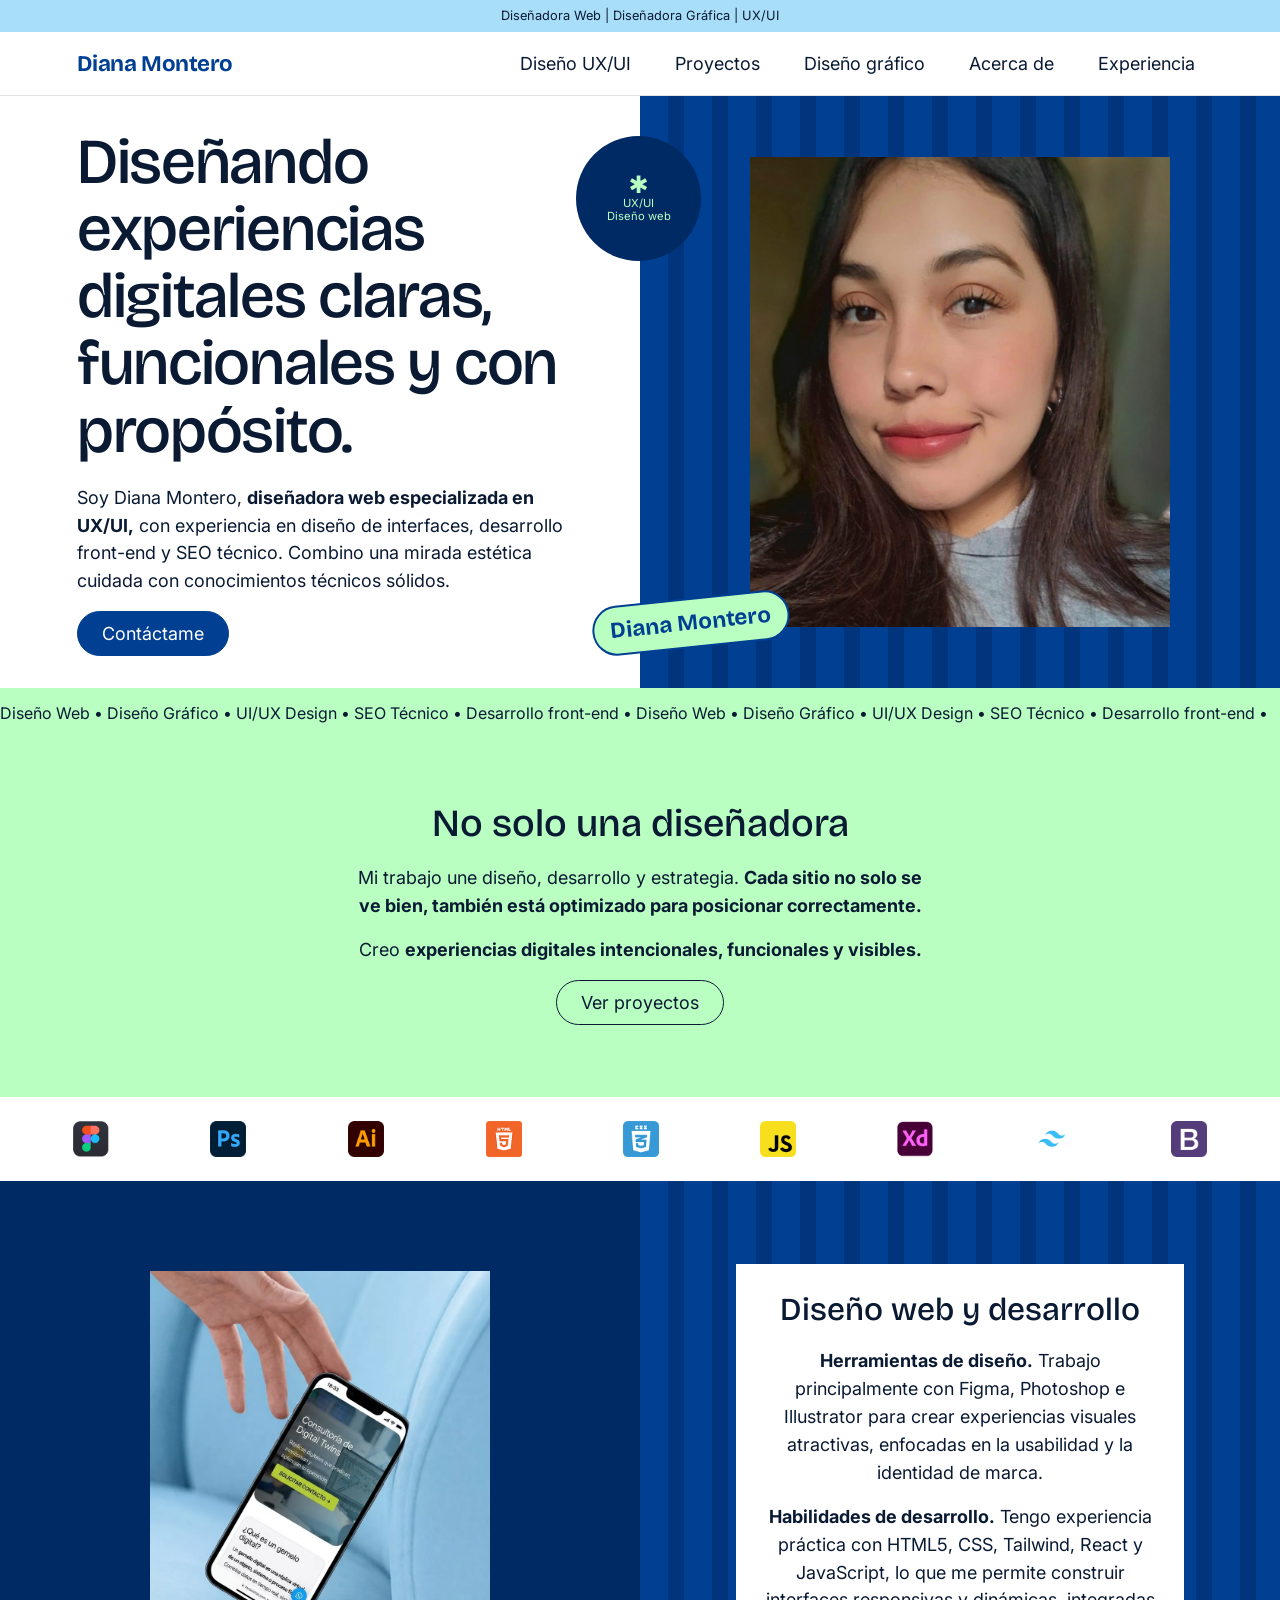
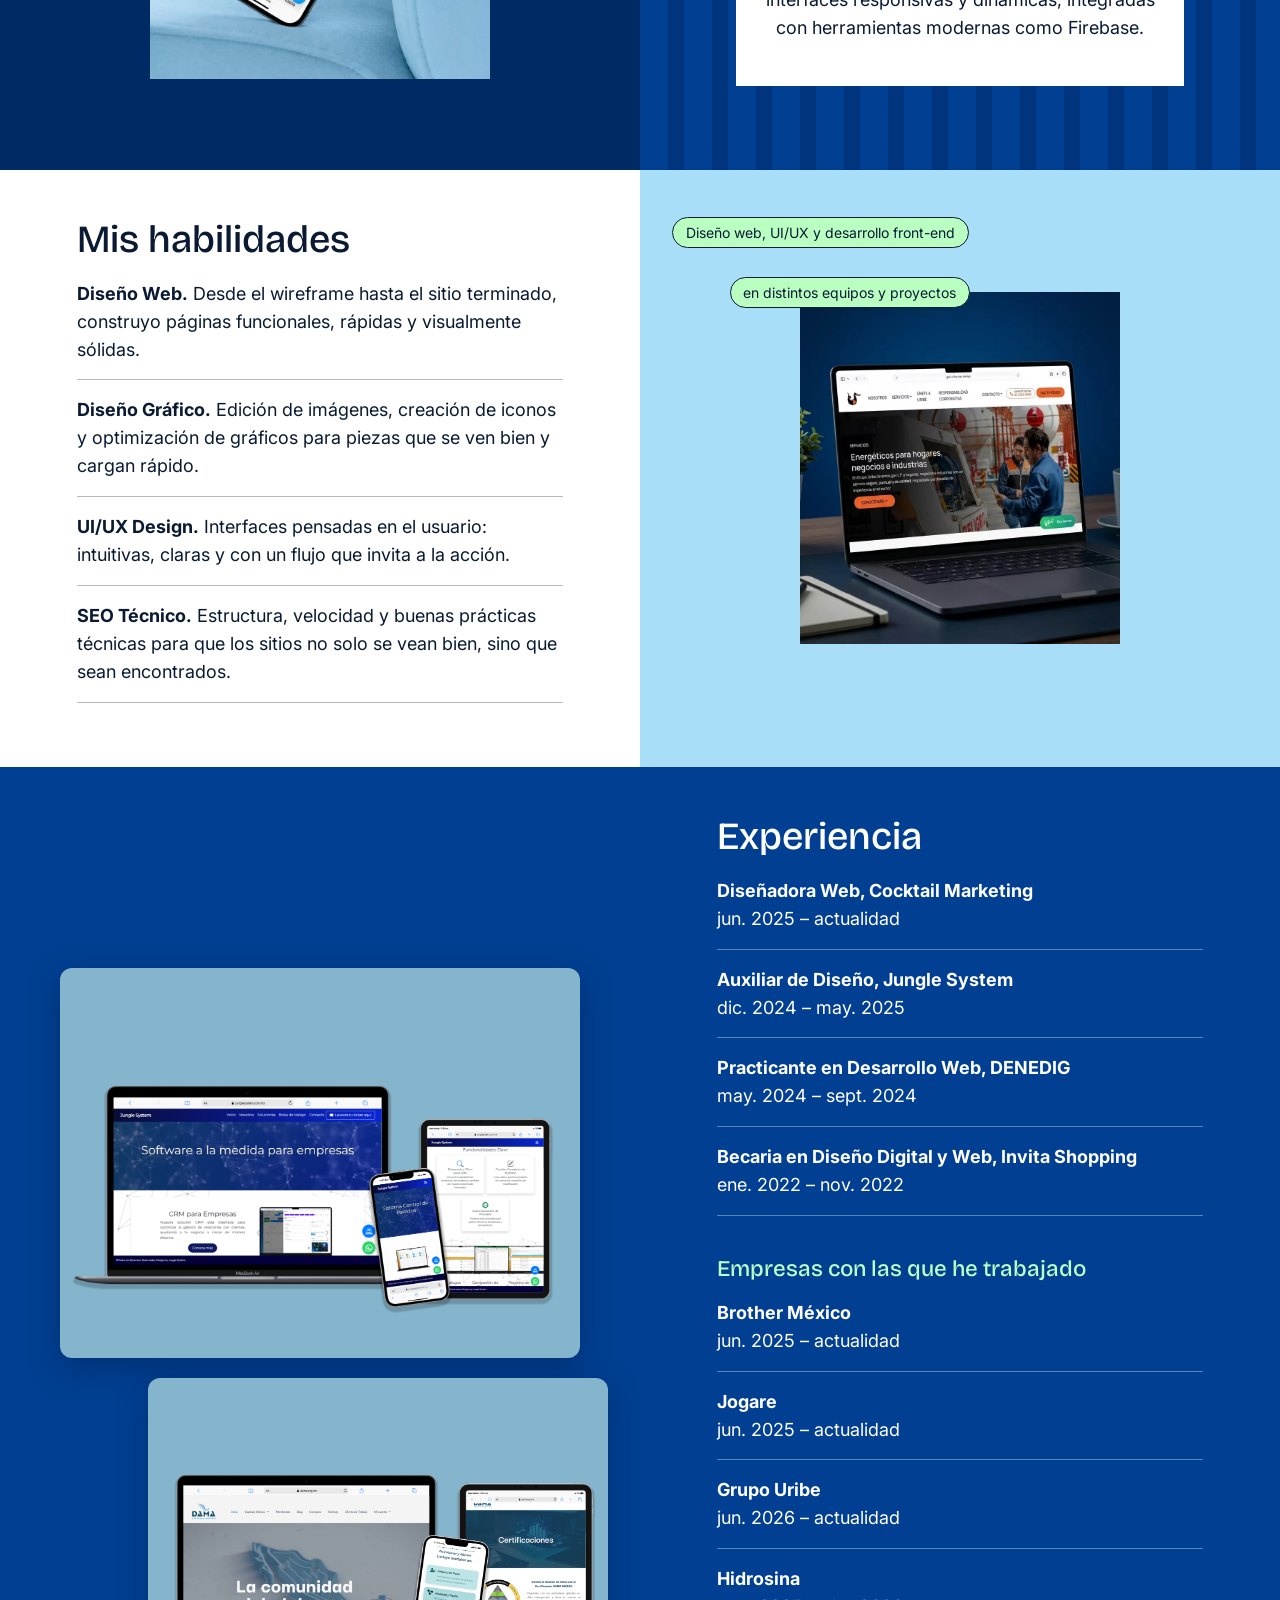
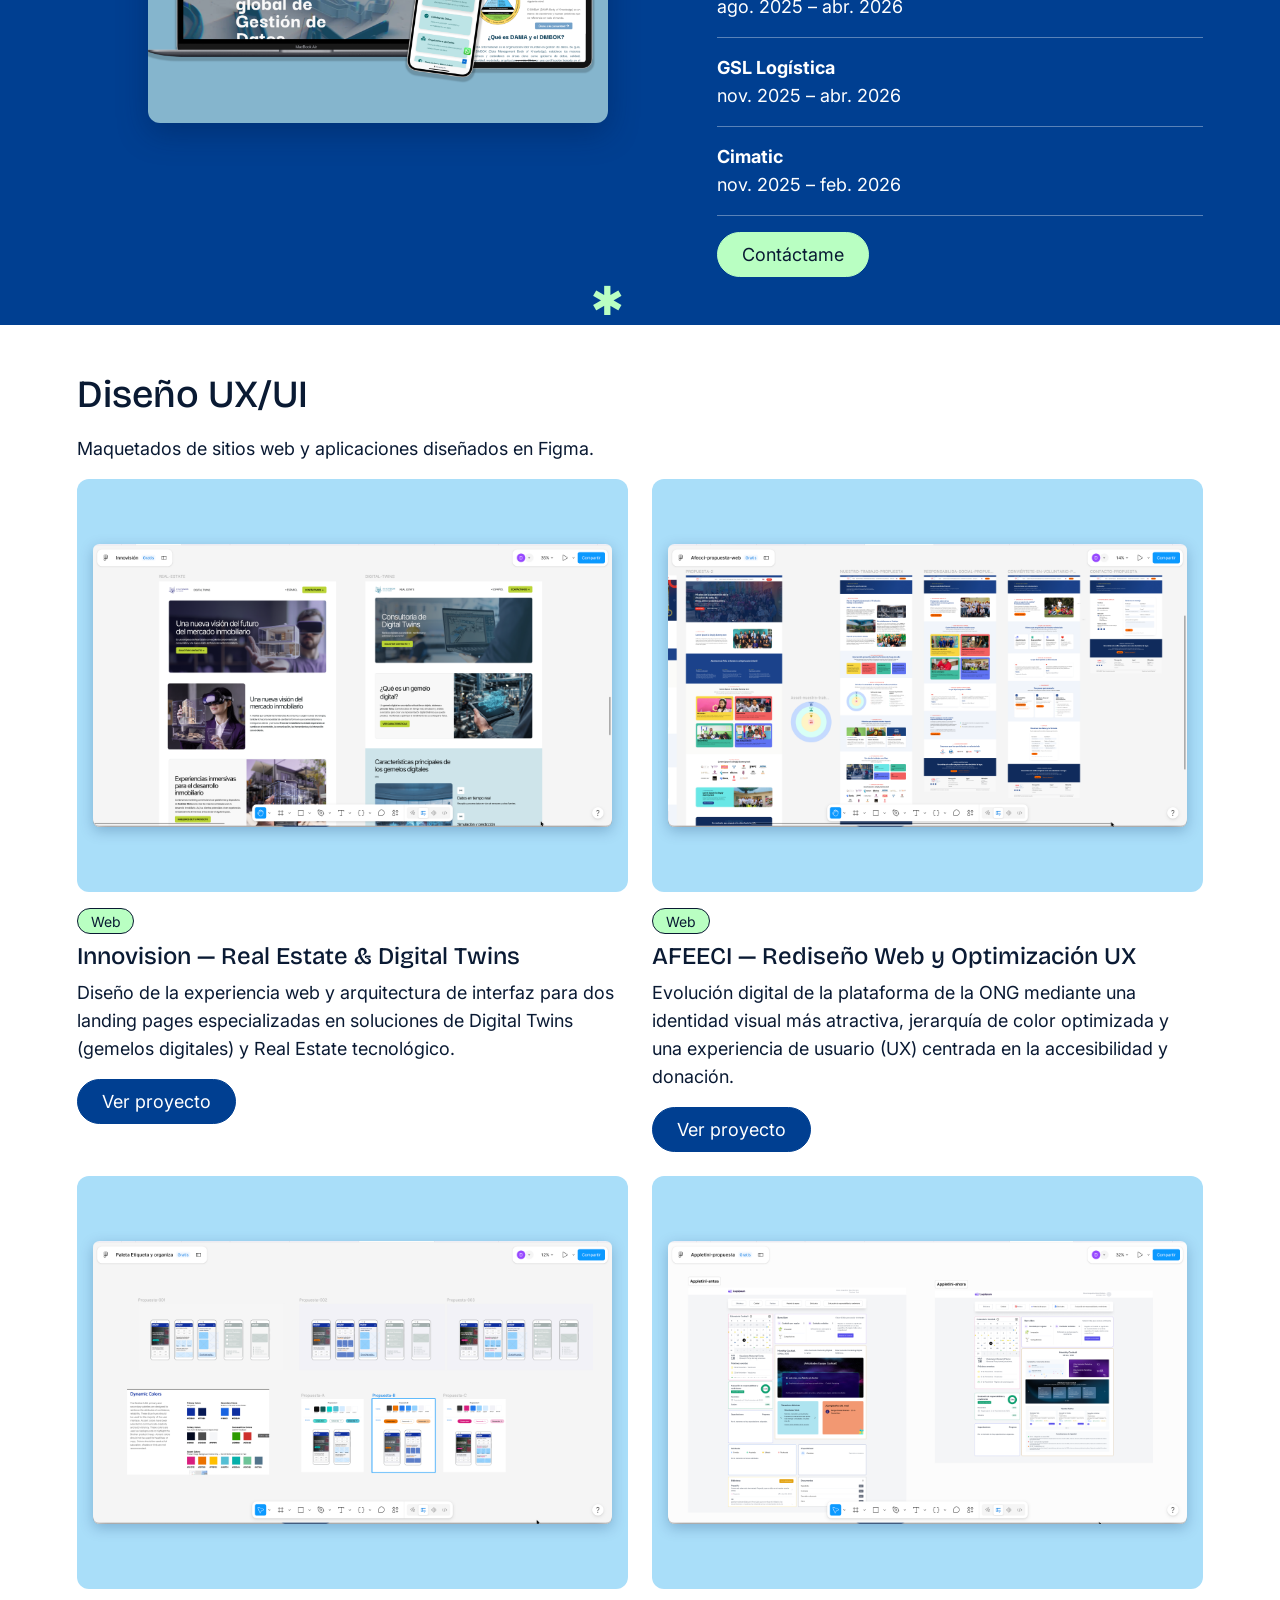
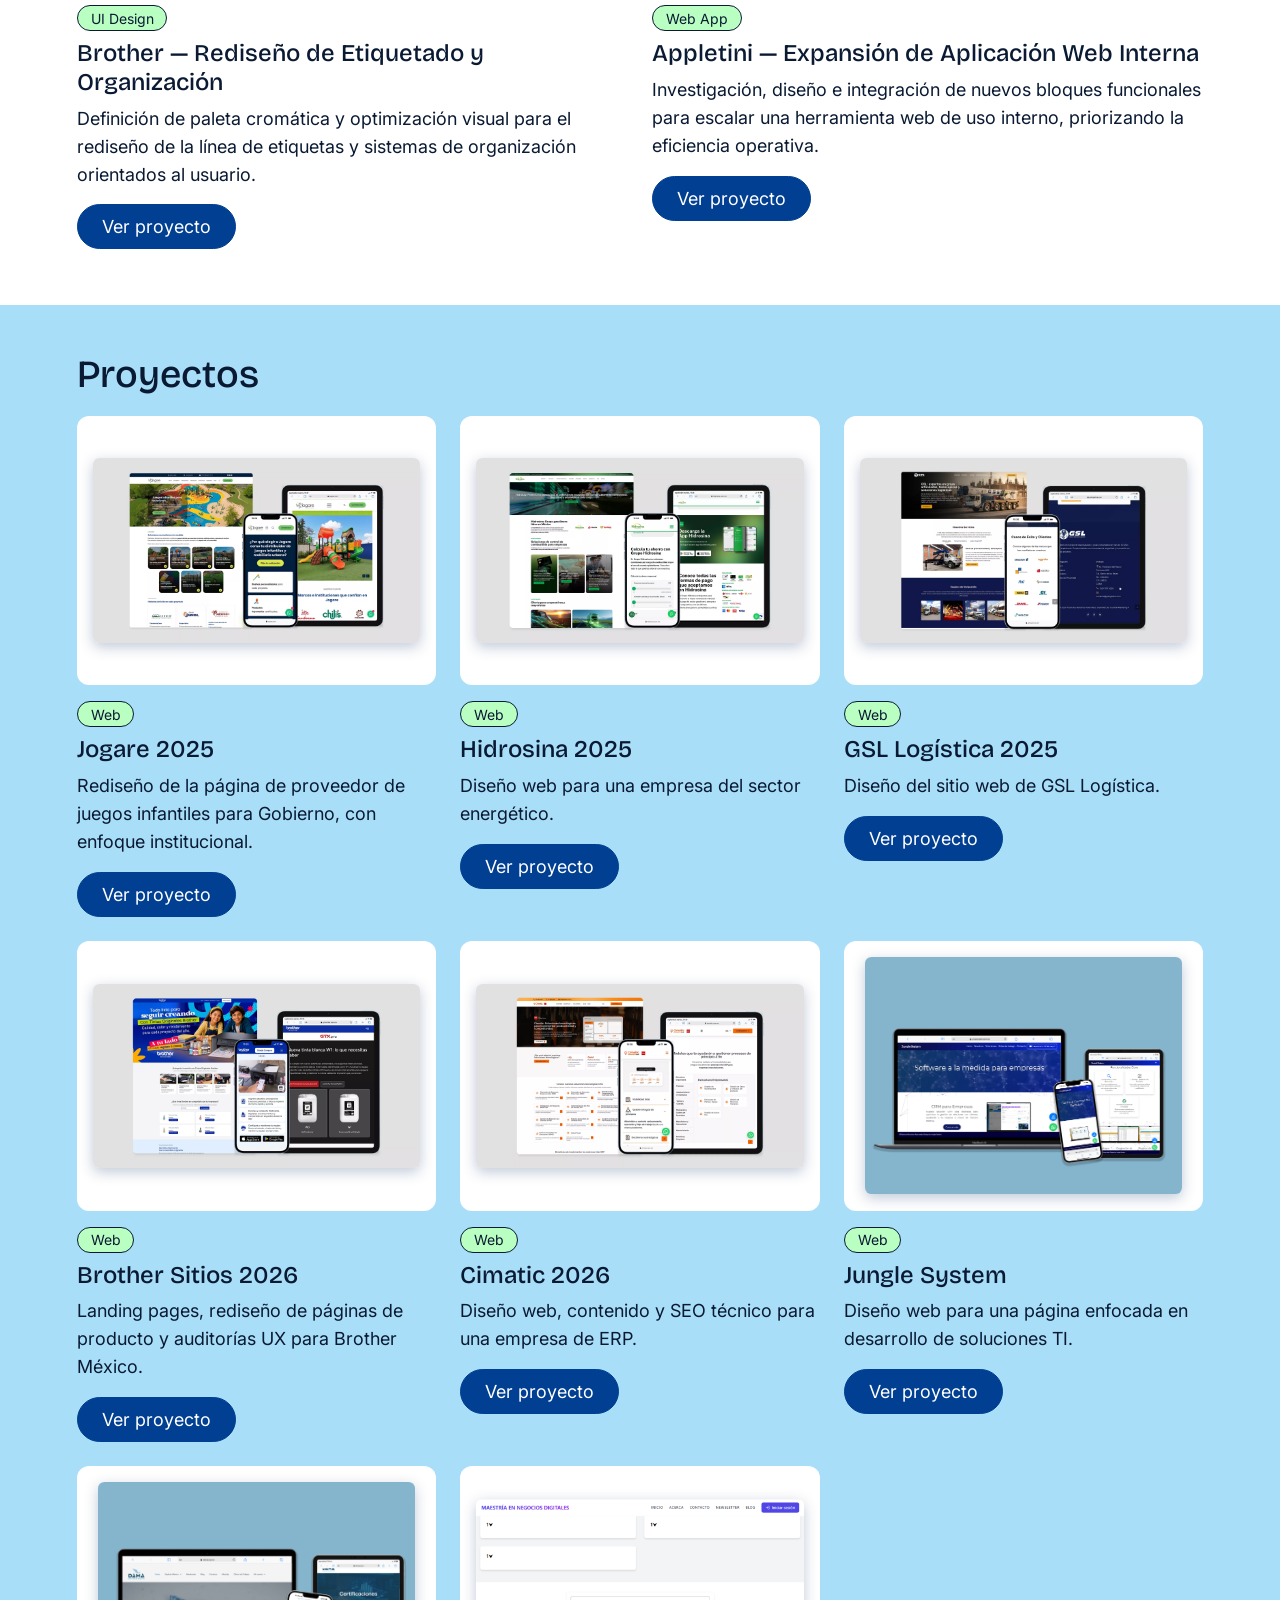
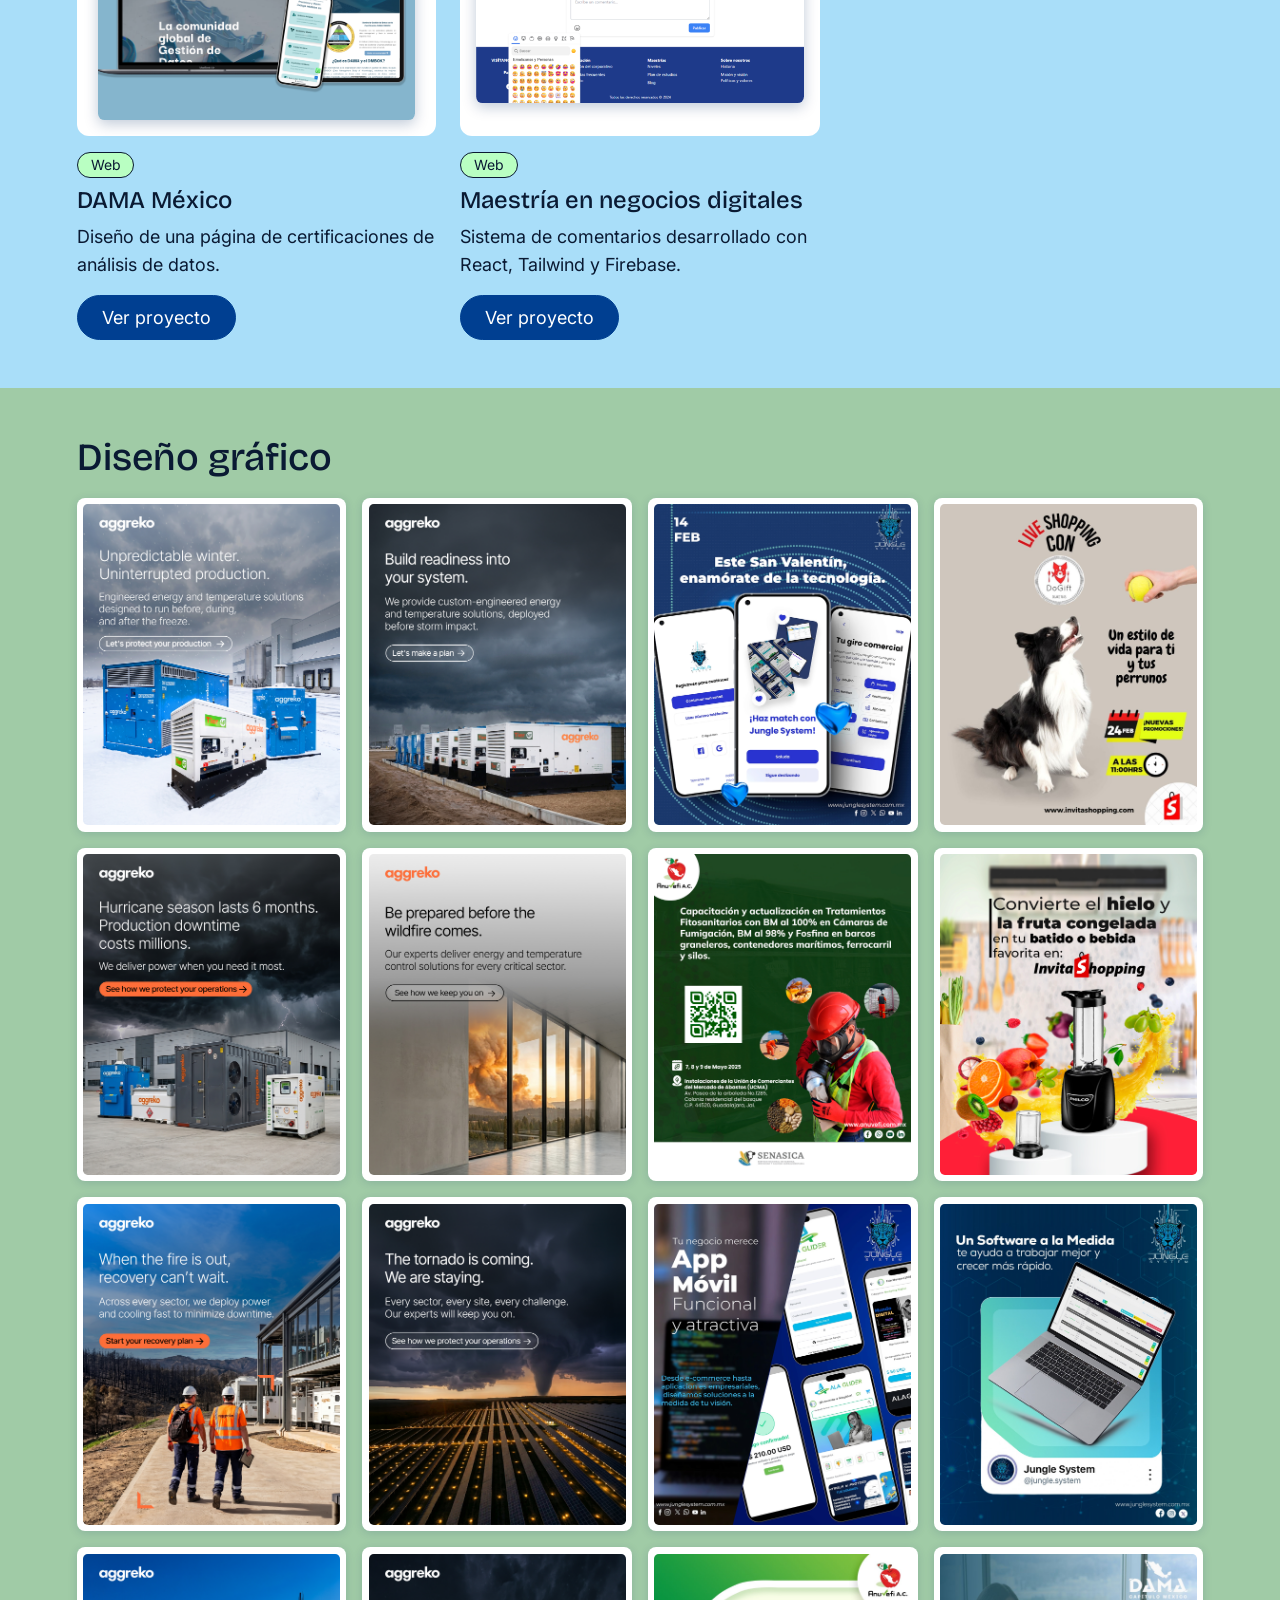
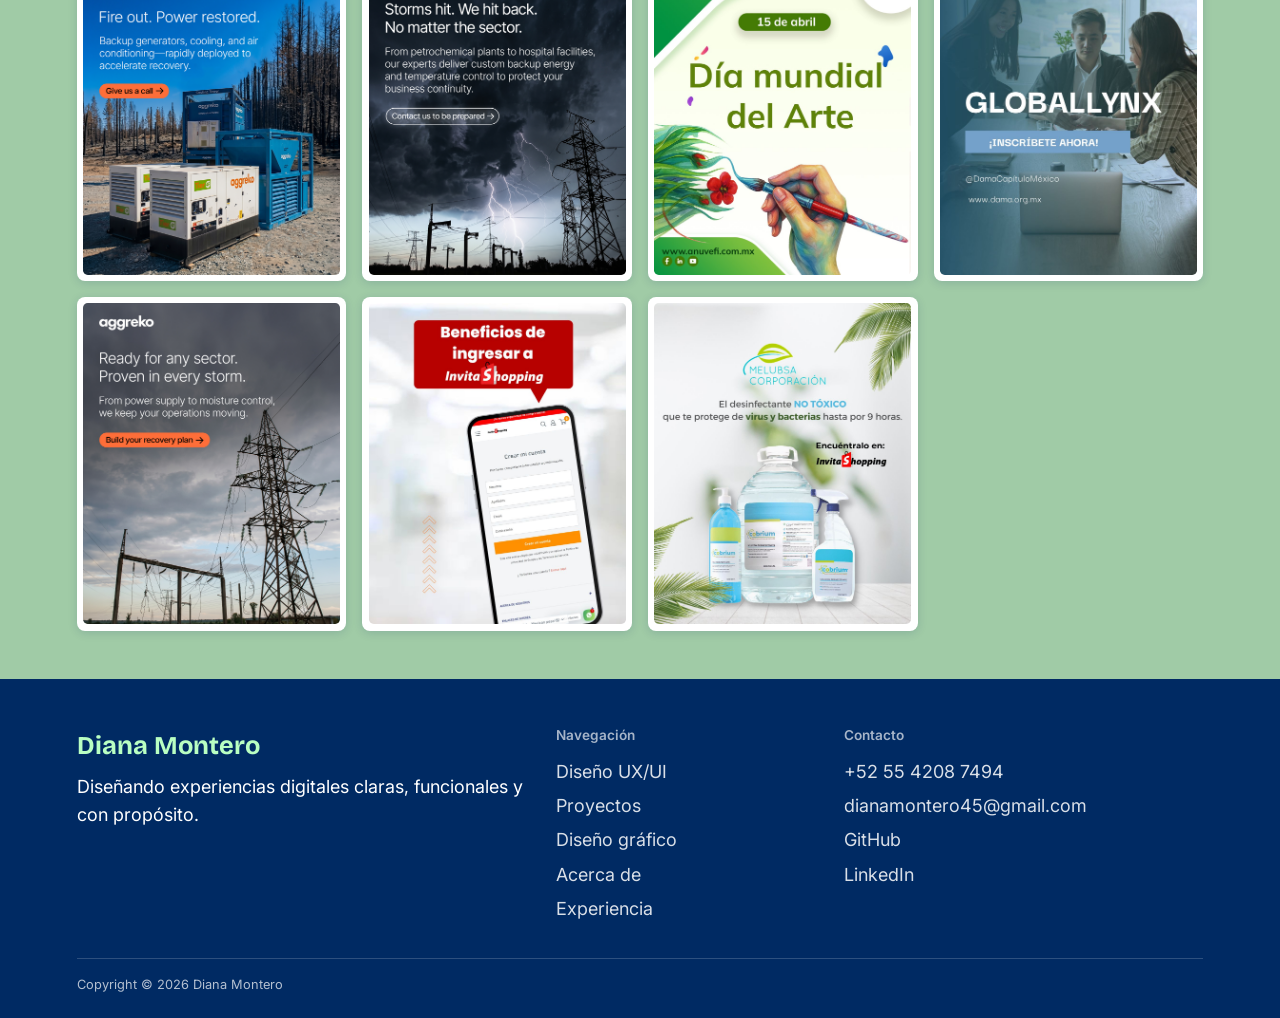
==== index.html @ 6e3b1ea9 "update-text" ====
<!DOCTYPE html>
<html lang="es">

<head>
    <meta charset="UTF-8">
    <meta name="viewport" content="width=device-width, initial-scale=1">
    <title>Diana Montero — Diseñadora Web UX/UI y Diseño Gráfico</title>
    <meta name="description"
        content="Portafolio de Diana Montero, diseñadora web especializada en UX/UI, diseño gráfico y SEO técnico.">

    <link rel="preconnect" href="https://fonts.googleapis.com">
    <link rel="preconnect" href="https://fonts.gstatic.com" crossorigin>
    <link
        href="https://fonts.googleapis.com/css2?family=Bricolage+Grotesque:wght@400;500;700&family=Inter:wght@400;600&display=swap"
        rel="stylesheet">

    <link href="https://cdn.jsdelivr.net/npm/bootstrap@5.3.3/dist/css/bootstrap.min.css" rel="stylesheet">
    <link href="styles.css" rel="stylesheet">
</head>

<body>

    <!-- BARRA SUPERIOR -->
    <div class="topbar text-center">Diseñadora Web | Diseñadora Gráfica | UX/UI</div>

    <!-- NAVEGACIÓN (HEADER) -->
    <nav class="navbar navbar-expand-lg site-nav sticky-top" aria-label="Navegación principal">
        <div class="container-fluid site-nav__inner">
            <a class="navbar-brand site-nav__brand" href="#">Diana Montero</a>
            <button class="navbar-toggler site-nav__toggler" type="button" data-bs-toggle="collapse"
                data-bs-target="#mainMenu" aria-controls="mainMenu" aria-expanded="false"
                aria-label="Abrir menú">
                <span class="navbar-toggler-icon"></span>
            </button>
            <div class="collapse navbar-collapse" id="mainMenu">
                <ul class="navbar-nav ms-lg-auto site-nav__list">
                    <li class="nav-item"><a class="nav-link" href="#uxui">Diseño UX/UI</a></li>
                    <li class="nav-item"><a class="nav-link" href="#proyectos">Proyectos</a></li>
                    <li class="nav-item"><a class="nav-link" href="#grafico">Diseño gráfico</a></li>
                    <li class="nav-item"><a class="nav-link" href="#about">Acerca de</a></li>
                    <li class="nav-item"><a class="nav-link" href="#experiencia">Experiencia</a></li>
                </ul>
            </div>
        </div>
    </nav>

    <!-- HERO -->
    <header class="row g-0 hero">
        <div class="col-12 col-md-6 hero__left">
            <div class="hero__copy">
                <h1 class="display-title">Diseñando experiencias digitales claras, funcionales y con propósito.</h1>
                <p class="small-copy">Soy Diana Montero, <strong>diseñadora web especializada en UX/UI,</strong> con
                    experiencia en diseño de interfaces, desarrollo front-end y SEO técnico. Combino una mirada estética
                    cuidada con conocimientos técnicos sólidos.</p>
                <a href="mailto:dianamontero45@gmail.com" class="btn btn-giobi">Contáctame</a>
            </div>
        </div>
        <div class="col-12 col-md-6 stripes hero__right">
            <img src="images/yo.jpeg" alt="Foto de perfil de Diana Montero" class="hero__photo">
            <div class="hero__badge"><span>✱</span>UX/UI<br>Diseño web</div>
            <div class="hero__sticker">Diana Montero</div>
        </div>
    </header>

    <!-- MARQUEE -->
    <div class="marquee" aria-hidden="true">
        <div class="marquee__track">
            <span>Diseño Web&nbsp;•&nbsp;Diseño Gráfico&nbsp;•&nbsp;UI/UX Design&nbsp;•&nbsp;SEO
                Técnico&nbsp;•&nbsp;Desarrollo front-end&nbsp;•&nbsp;</span>
            <span>Diseño Web&nbsp;•&nbsp;Diseño Gráfico&nbsp;•&nbsp;UI/UX Design&nbsp;•&nbsp;SEO
                Técnico&nbsp;•&nbsp;Desarrollo front-end&nbsp;•&nbsp;</span>
        </div>
    </div>

    <main>

        <!-- ACERCA -->
        <section id="about" class="problem text-center">
            <div class="problem__inner">
                <h2 class="section-title">No solo una diseñadora</h2>
                <p class="small-copy">Mi trabajo une diseño, desarrollo y estrategia. <strong>Cada sitio no solo se ve
                        bien, también está optimizado para posicionar correctamente.</strong></p>
                <p class="small-copy">Creo <strong>experiencias digitales intencionales, funcionales y
                        visibles.</strong></p>
                <a href="#proyectos" class="btn btn-outline-giobi">Ver proyectos</a>
            </div>
        </section>

        <!-- HERRAMIENTAS -->
        <section class="logos" aria-label="Herramientas">
            <img src="images/details-icon-figma.png" alt="Figma">
            <img src="images/details-icon-photoshop.png" alt="Photoshop">
            <img src="images/details-icon-illustrator.png" alt="Illustrator">
            <img src="images/details-icon-html.png" alt="HTML">
            <img src="images/details-icon-css.png" alt="CSS">
            <img src="images/details-icon-javascript.png" alt="JavaScript">
            <img src="images/details-icon-adobexd.png" alt="Adobe XD">
            <img src="images/details-icon-tailwind.png" alt="Tailwind">
            <img src="images/details-icon-bootstrap.png" alt="Bootstrap">
        </section>

        <!-- DISEÑO WEB Y DESARROLLO -->
        <section class="row g-0 split split--dark">
            <div class="col-12 col-md-6 split__media">
                <img src="images/mockup-proyecto-innovision-005.webp"
                    alt="Proyecto de diseño web de Diana Montero. Mockup de un smartphone con la pantalla encendida mostrando la interfaz web de consultoría de Digital Twins de Innovision, colocado sobre un fondo de sofá azul.">
            </div>
            <div class="col-12 col-md-6 stripes split__card-wrap">
                <article class="card-white">
                    <h2 class="section-title">Diseño web y desarrollo</h2>
                    <p class="small-copy"><strong>Herramientas de diseño.</strong> Trabajo principalmente con Figma,
                        Photoshop e Illustrator para crear experiencias visuales atractivas, enfocadas en la usabilidad
                        y la identidad de marca.</p>
                    <p class="small-copy"><strong>Habilidades de desarrollo.</strong> Tengo experiencia práctica con
                        HTML5, CSS, Tailwind, React y JavaScript, lo que me permite construir interfaces responsivas y
                        dinámicas, integradas con herramientas modernas como Firebase.</p>
                </article>
            </div>
        </section>

        <!-- HABILIDADES -->
        <section class="row g-0 split split--light">
            <div class="col-12 col-md-6 split__text">
                <div class="split__text-inner">
                    <h2 class="section-title">Mis habilidades</h2>
                    <p class="small-copy rule"><strong>Diseño Web.</strong> Desde el wireframe hasta el sitio terminado,
                        construyo páginas funcionales, rápidas y visualmente sólidas.</p>
                    <p class="small-copy rule"><strong>Diseño Gráfico.</strong> Edición de imágenes, creación de iconos
                        y optimización de gráficos para piezas que se ven bien y cargan rápido.</p>
                    <p class="small-copy rule"><strong>UI/UX Design.</strong> Interfaces pensadas en el usuario:
                        intuitivas, claras y con un flujo que invita a la acción.</p>
                    <p class="small-copy rule"><strong>SEO Técnico.</strong> Estructura, velocidad y buenas prácticas
                        técnicas para que los sitios no solo se vean bien, sino que sean encontrados.</p>
                </div>
            </div>
            <div class="col-12 col-md-6 split__blue">
                <img src="images/mockup-proyecto-gas-uribe-005.webp" alt="Diana Montero" class="split__profile">
                <span class="tag tag--one">Diseño web, UI/UX y desarrollo front-end</span>
                <span class="tag tag--two">en distintos equipos y proyectos</span>
            </div>
        </section>

        <!-- EXPERIENCIA -->
        <section id="experiencia" class="row g-0 offer">
            <div class="col-12 col-md-6 offer__phones">
                <img src="images/projecto-1.png" alt="Sitio web de Jungle System">
                <img src="images/projecto-2.png" alt="Sitio web de DAMA México">
                <span class="offer__star" aria-hidden="true">✱</span>
            </div>
            <div class="col-12 col-md-6 offer__text">
                <h2 class="section-title">Experiencia</h2>
                <p class="small-copy rule"><span class="jobs">Diseñadora Web, Cocktail Marketing</span><br>jun. 2025 –
                    actualidad</p>
                <p class="small-copy rule"><span class="jobs">Auxiliar de Diseño, Jungle System</span><br>dic. 2024 –
                    may. 2025</p>
                <p class="small-copy rule"><span class="jobs">Practicante en Desarrollo Web, DENEDIG</span><br>may. 2024
                    – sept. 2024</p>
                <p class="small-copy rule"><span class="jobs">Becaria en Diseño Digital y Web, Invita
                        Shopping</span><br>ene. 2022 – nov. 2022</p>
                <h3 class="offer__sub">Empresas con las que he trabajado</h3>
                <p class="small-copy rule"><span class="jobs">Brother México</span><br> jun. 2025 – actualidad</p>
                <p class="small-copy rule"><span class="jobs">Jogare</span><br>jun. 2025 – actualidad</p>
                <p class="small-copy rule"><span class="jobs">Grupo Uribe</span><br>jun. 2026 – actualidad</p>
                <p class="small-copy rule"><span class="jobs">Hidrosina</span><br>ago. 2025 – abr. 2026</p>
                <p class="small-copy rule"><span class="jobs">GSL Logística</span><br>nov. 2025 – abr. 2026</p>
                <p class="small-copy rule"><span class="jobs">Cimatic</span><br>nov. 2025 – feb. 2026</p>
                <a href="mailto:dianamontero45@gmail.com" class="btn btn-giobi">Contáctame</a>
            </div>
        </section>

        <!-- DISEÑO UX/UI -->
        <section id="uxui" class="uxui">
            <h2 class="section-title">Diseño UX/UI</h2>
            <p class="small-copy uxui__intro">Maquetados de sitios web y aplicaciones diseñados en Figma.</p>

            <div class="row row-cols-1 row-cols-md-2 row-cols-lg-2 g-4">

                <article class="col uxui__card">
                    <a href="https://www.figma.com/design/ww622E88NnuTtNsjUSQkc3/Innovisi%C3%B3n?node-id=0-1&t=Mihx0XFNAZEIsl29-1"
                        class="uxui__frame">
                        <img src="images/proyecto-ux-ui-innovision-005.webp" alt="Maquetado web de Innovision en Figma"
                            loading="lazy">
                    </a>
                    <span class="uxui__tag">Web</span>
                    <h3 class="uxui__title">Innovision — Real Estate & Digital Twins</h3>
                    <p class="small-copy">Diseño de la experiencia web y arquitectura de interfaz para dos landing pages especializadas en soluciones de Digital Twins (gemelos digitales) y Real Estate tecnológico.</p>
                    <a href="https://www.figma.com/design/ww622E88NnuTtNsjUSQkc3/Innovisi%C3%B3n?node-id=0-1&t=Mihx0XFNAZEIsl29-1"
                        class="btn btn-giobi">Ver proyecto</a>
                </article>

                <article class="col uxui__card">
                    <a href="https://www.figma.com/design/wZP71tAd5wxAIN4GxIMXTt/Afecci-propuesta-web?m=auto&t=E1ya5r2rok1iI7Mt-1"
                        class="uxui__frame">
                        <img src="images/proyecto-ux-ui-afeeci-005.webp" alt="Rediseño web y UX de AFEECI en Figma"
                            loading="lazy">
                    </a>
                    <span class="uxui__tag">Web</span>
                    <h3 class="uxui__title">AFEECI — Rediseño Web y Optimización UX</h3>
                    <p class="small-copy">Evolución digital de la plataforma de la ONG mediante una identidad visual más atractiva, jerarquía de color optimizada y una experiencia de usuario (UX) centrada en la accesibilidad y donación.</p>
                    <a href="https://www.figma.com/design/wZP71tAd5wxAIN4GxIMXTt/Afecci-propuesta-web?m=auto&t=E1ya5r2rok1iI7Mt-1"
                        class="btn btn-giobi">Ver proyecto</a>
                </article>

                <article class="col uxui__card">
                    <a href="https://www.figma.com/design/f12wul7P65WeNI7FDK0UlW/Paleta-Etiqueta-y-organiza?m=auto&t=E1ya5r2rok1iI7Mt-1"
                        class="uxui__frame">
                        <img src="images/proyecto-ux-ui-brother-005.webp" alt="Rediseño de etiquetado y organización para Brother"
                            loading="lazy">
                    </a>
                    <span class="uxui__tag">UI Design</span>
                    <h3 class="uxui__title">Brother — Rediseño de Etiquetado y Organización</h3>
                    <p class="small-copy">Definición de paleta cromática y optimización visual para el rediseño de la línea de etiquetas y sistemas de organización orientados al usuario.</p>
                    <a href="https://www.figma.com/design/f12wul7P65WeNI7FDK0UlW/Paleta-Etiqueta-y-organiza?m=auto&t=E1ya5r2rok1iI7Mt-1"
                        class="btn btn-giobi">Ver proyecto</a>
                </article>

                <article class="col uxui__card">
                    <a href="https://www.figma.com/design/uMC30n6TfEQFgRF0UmOpSy/Appletini-propuesta?m=auto&t=E1ya5r2rok1iI7Mt-1"
                        class="uxui__frame">
                        <img src="images/proyecto-ux-ui-appletini-005.webp" alt="Nuevos bloques funcionales para la app interna Appletini"
                            loading="lazy">
                    </a>
                    <span class="uxui__tag">Web App</span>
                    <h3 class="uxui__title">Appletini — Expansión de Aplicación Web Interna</h3>
                    <p class="small-copy">Investigación, diseño e integración de nuevos bloques funcionales para escalar una herramienta web de uso interno, priorizando la eficiencia operativa.</p>
                    <a href="https://www.figma.com/design/uMC30n6TfEQFgRF0UmOpSy/Appletini-propuesta?m=auto&t=E1ya5r2rok1iI7Mt-1"
                        class="btn btn-giobi">Ver proyecto</a>
                </article>

            </div>
        </section>

        <!-- PROYECTOS -->
        <section id="proyectos" class="projects">
            <h2 class="section-title">Proyectos</h2>

            <div class="row row-cols-1 row-cols-md-2 row-cols-xl-3 g-4">

                <article class="col uxui__card">
                    <a href="https://diana-bm-portfolio.framer.website/proyectos/jogare" class="uxui__frame">
                        <img src="images/proyecto-jogare-005.webp" alt="Sitio web de Jogare" loading="lazy">
                    </a>
                    <span class="uxui__tag">Web</span>
                    <h3 class="uxui__title">Jogare 2025</h3>
                    <p class="small-copy">Rediseño de la página de proveedor de juegos infantiles para Gobierno, con enfoque institucional.</p>
                    <a href="https://www.jogare.com/" class="btn btn-giobi">Ver proyecto</a>
                </article>

                <article class="col uxui__card">
                    <a href="https://www.hidrosina.com.mx/" class="uxui__frame">
                        <img src="images/proyecto-hidrosina-005.webp" alt="Sitio web de Hidrosina" loading="lazy">
                    </a>
                    <span class="uxui__tag">Web</span>
                    <h3 class="uxui__title">Hidrosina 2025</h3>
                    <p class="small-copy">Diseño web para una empresa del sector energético.</p>
                    <a href="https://www.hidrosina.com.mx/" class="btn btn-giobi">Ver proyecto</a>
                </article>

                <article class="col uxui__card">
                    <a href="https://www.gsllogistica.com/" class="uxui__frame">
                        <img src="images/proyecto-gsl-logistica-005.webp" alt="Sitio web de GSL Logística" loading="lazy">
                    </a>
                    <span class="uxui__tag">Web</span>
                    <h3 class="uxui__title">GSL Logística 2025</h3>
                    <p class="small-copy">Diseño del sitio web de GSL Logística.</p>
                    <a href="https://www.gsllogistica.com/" class="btn btn-giobi">Ver proyecto</a>
                </article>

                <article class="col uxui__card">
                    <a href="https://imprimetuactitud.brother.com.mx/" class="uxui__frame">
                        <img src="images/proyecto-brother-005.webp" alt="Sitios web de Brother México" loading="lazy">
                    </a>
                    <span class="uxui__tag">Web</span>
                    <h3 class="uxui__title">Brother Sitios 2026</h3>
                    <p class="small-copy">Landing pages, rediseño de páginas de producto y auditorías UX para Brother México.</p>
                    <a href="https://imprimetuactitud.brother.com.mx/" class="btn btn-giobi">Ver proyecto</a>
                </article>

                <article class="col uxui__card">
                    <a href="https://cimatic.com.mx/" class="uxui__frame">
                        <img src="images/proyecto-cimatic-005.webp" alt="Sitio web de Cimatic" loading="lazy">
                    </a>
                    <span class="uxui__tag">Web</span>
                    <h3 class="uxui__title">Cimatic 2026</h3>
                    <p class="small-copy">Diseño web, contenido y SEO técnico para una empresa de ERP.</p>
                    <a href="https://cimatic.com.mx/" class="btn btn-giobi">Ver proyecto</a>
                </article>

                <article class="col uxui__card">
                    <a href="https://portafolio-dianabm.netlify.app/project" class="uxui__frame">
                        <img src="images/projecto-1.png" alt="Sitio web de Jungle System" loading="lazy">
                    </a>
                    <span class="uxui__tag">Web</span>
                    <h3 class="uxui__title">Jungle System</h3>
                    <p class="small-copy">Diseño web para una página enfocada en desarrollo de soluciones TI.</p>
                    <a href="https://junglesystem.com.mx/" class="btn btn-giobi">Ver proyecto</a>
                </article>

                <article class="col uxui__card">
                    <a href="https://dama.org.mx/" class="uxui__frame">
                        <img src="images/projecto-2.png" alt="Sitio web de DAMA México" loading="lazy">
                    </a>
                    <span class="uxui__tag">Web</span>
                    <h3 class="uxui__title">DAMA México</h3>
                    <p class="small-copy">Diseño de una página de certificaciones de análisis de datos.</p>
                    <a href="https://dama.org.mx/" class="btn btn-giobi">Ver proyecto</a>
                </article>

                <article class="col uxui__card">
                    <a href="https://www.maestriaennegociosdigitales.com/blogs/campa%C3%B1as-en-redes-sociales" class="uxui__frame">
                        <img src="images/projecto-3.png" alt="Sitio web de Maestría en negocios digitales" loading="lazy">
                    </a>
                    <span class="uxui__tag">Web</span>
                    <h3 class="uxui__title">Maestría en negocios digitales</h3>
                    <p class="small-copy">Sistema de comentarios desarrollado con React, Tailwind y Firebase.</p>
                    <a href="https://www.maestriaennegociosdigitales.com/blogs/campa%C3%B1as-en-redes-sociales" class="btn btn-giobi">Ver proyecto</a>
                </article>

            </div>
        </section>

        <!-- DISEÑO GRÁFICO -->
        <section id="grafico" class="projects gallery">
            <h2 class="section-title">Diseño gráfico</h2>

            <div class="gallery__grid">

                <!-- Imágenes Aggreko -->

                <a class="gallery__item" href="images/aggreko-arte-005.jpg" target="_blank" rel="noopener noreferrer">
                    <img src="images/aggreko-arte-005.jpg" alt="Diseño gráfico Aggreko 005" loading="lazy">
                </a>

                <a class="gallery__item" href="images/aggreko-arte-006.jpg" target="_blank" rel="noopener noreferrer">
                    <img src="images/aggreko-arte-006.jpg" alt="Diseño gráfico Aggreko 006" loading="lazy">
                </a>

                <a class="gallery__item" href="images/aggreko-arte-007.jpg" target="_blank" rel="noopener noreferrer">
                    <img src="images/aggreko-arte-007.jpg" alt="Diseño gráfico Aggreko 007" loading="lazy">
                </a>

                <a class="gallery__item" href="images/aggreko-arte-008.jpg" target="_blank" rel="noopener noreferrer">
                    <img src="images/aggreko-arte-008.jpg" alt="Diseño gráfico Aggreko 008" loading="lazy">
                </a>

                <a class="gallery__item" href="images/aggreko-arte-009.jpg" target="_blank" rel="noopener noreferrer">
                    <img src="images/aggreko-arte-009.jpg" alt="Diseño gráfico Aggreko 009" loading="lazy">
                </a>

                <a class="gallery__item" href="images/aggreko-arte-010.jpg" target="_blank" rel="noopener noreferrer">
                    <img src="images/aggreko-arte-010.jpg" alt="Diseño gráfico Aggreko 010" loading="lazy">
                </a>

                <a class="gallery__item" href="images/aggreko-arte-011.jpg" target="_blank" rel="noopener noreferrer">
                    <img src="images/aggreko-arte-011.jpg" alt="Diseño gráfico Aggreko 011" loading="lazy">
                </a>

                <a class="gallery__item" href="images/aggreko-arte-012.jpg" target="_blank" rel="noopener noreferrer">
                    <img src="images/aggreko-arte-012.jpg" alt="Diseño gráfico Aggreko 012" loading="lazy">
                </a>

                <a class="gallery__item" href="images/aggreko-arte-013.jpg" target="_blank" rel="noopener noreferrer">
                    <img src="images/aggreko-arte-013.jpg" alt="Diseño gráfico Aggreko 013" loading="lazy">
                </a>

                <!-- Galería original -->

                <a class="gallery__item" href="images/galeria1.jpg" target="_blank" rel="noopener noreferrer">
                    <img src="images/galeria1.jpg" alt="Pieza de diseño gráfico 1" loading="lazy">
                </a>

                <a class="gallery__item" href="images/galeria2.jpg" target="_blank" rel="noopener noreferrer">
                    <img src="images/galeria2.jpg" alt="Pieza de diseño gráfico 2" loading="lazy">
                </a>

                <a class="gallery__item" href="images/galeria3.jpg" target="_blank" rel="noopener noreferrer">
                    <img src="images/galeria3.jpg" alt="Pieza de diseño gráfico 3" loading="lazy">
                </a>

                <a class="gallery__item" href="images/galeria4.jpg" target="_blank" rel="noopener noreferrer">
                    <img src="images/galeria4.jpg" alt="Pieza de diseño gráfico 4" loading="lazy">
                </a>

                <a class="gallery__item" href="images/galeria5.jpg" target="_blank" rel="noopener noreferrer">
                    <img src="images/galeria5.jpg" alt="Pieza de diseño gráfico 5" loading="lazy">
                </a>

                <a class="gallery__item" href="images/galeria6.jpg" target="_blank" rel="noopener noreferrer">
                    <img src="images/galeria6.jpg" alt="Pieza de diseño gráfico 6" loading="lazy">
                </a>

                <a class="gallery__item" href="images/galeria7.jpg" target="_blank" rel="noopener noreferrer">
                    <img src="images/galeria7.jpg" alt="Pieza de diseño gráfico 7" loading="lazy">
                </a>

                <a class="gallery__item" href="images/galeria8.jpg" target="_blank" rel="noopener noreferrer">
                    <img src="images/galeria8.jpg" alt="Pieza de diseño gráfico 8" loading="lazy">
                </a>

                <a class="gallery__item" href="images/galeria9.jpg" target="_blank" rel="noopener noreferrer">
                    <img src="images/galeria9.jpg" alt="Pieza de diseño gráfico 9" loading="lazy">
                </a>

                <a class="gallery__item" href="images/galeria10.jpg" target="_blank" rel="noopener noreferrer">
                    <img src="images/galeria10.jpg" alt="Pieza de diseño gráfico 10" loading="lazy">
                </a>

            </div>
        </section>

    </main>

    <!-- FOOTER -->
    <footer class="footer" id="contacto">
        <div class="row g-4">

            <div class="col-12 col-md-5">
                <p class="footer__brand">Diana Montero</p>
                <p class="small-copy">Diseñando experiencias digitales claras, funcionales y con propósito.</p>
            </div>

            <div class="col-12 col-sm-6 col-md-3">
                <h3>Navegación</h3>
                <ul>
                    <li><a href="#uxui">Diseño UX/UI</a></li>
                    <li><a href="#proyectos">Proyectos</a></li>
                    <li><a href="#grafico">Diseño gráfico</a></li>
                    <li><a href="#about">Acerca de</a></li>
                    <li><a href="#experiencia">Experiencia</a></li>
                </ul>
            </div>

            <div class="col-12 col-sm-6 col-md-4">
                <h3>Contacto</h3>
                <ul>
                    <li><a href="tel:+5215542087494">+52 55 4208 7494</a></li>
                    <li><a href="mailto:dianamontero45@gmail.com">dianamontero45@gmail.com</a></li>
                    <li><a href="https://github.com/diannvac">GitHub</a></li>
                    <li><a href="https://www.linkedin.com/in/diana-montero-906b28236/">LinkedIn</a></li>
                </ul>
            </div>

        </div>

        <p class="footer__copy mb-0">Copyright © 2026 Diana Montero</p>
    </footer>

    <!-- BOTÓN SCROLL TOP -->
    <button type="button" class="scroll-top" id="scrollTop" aria-label="Volver arriba">
        <svg width="22" height="22" viewBox="0 0 24 24" fill="none" stroke="currentColor" stroke-width="2.5"
            stroke-linecap="round" stroke-linejoin="round" aria-hidden="true">
            <path d="M12 19V5M5 12l7-7 7 7" />
        </svg>
    </button>

    <!-- SCRIPTS -->
    <script src="https://cdn.jsdelivr.net/npm/bootstrap@5.3.3/dist/js/bootstrap.bundle.min.js"></script>
    <script src="script.js"></script>

    <!-- ABRIR EN UNA NUEVA PESTAÑA LOS ENLACES EXTERNOS -->
    <script>
        document.querySelectorAll('a[href]').forEach(link => {
            const url = link.getAttribute('href');

            if (
                url.startsWith('http://') ||
                url.startsWith('https://') ||
                url.startsWith('mailto:') ||
                url.startsWith('tel:') ||
                /\.(jpg|jpeg|png|webp|gif|svg)(\?.*)?$/i.test(url)
            ) {
                link.setAttribute('target', '_blank');
                link.setAttribute('rel', 'noopener noreferrer');
            }
        });
    </script>

</body>

</html>
---- styles.css ----
/* =========================================================
   Variables — paleta Celadon
   #003F91 · #B9FFC2 · #A9DEF9 · #A0CBA6
   (--navy-deep y --stripe son tonos derivados del azul)
   ========================================================= */
:root{
  --navy:#003F91; --navy-deep:#002A63; --stripe:#00347C;
  --mint:#B9FFC2; --sky:#A9DEF9; --sage:#A0CBA6;
  --ink:#0A1A33; --white:#fff;
  --font-title:"Bricolage Grotesque",system-ui,sans-serif;
  --font-body:"Inter",system-ui,sans-serif;
  --pad-x:clamp(1.25rem,6vw,6rem);
}
*{min-width:0}
body{font-family:var(--font-body);color:var(--ink);background:var(--white);overflow-x:hidden}
img{max-width:100%;height:auto;display:block}

/* ===== Utilidades (base móvil) ===== */
.stripes{background:repeating-linear-gradient(90deg,var(--navy) 0 28px,var(--stripe) 28px 44px)}
.display-title{font-family:var(--font-title);font-weight:500;font-size:clamp(2rem,9vw,4rem);line-height:1.05;letter-spacing:-.02em;margin:0 0 1.25rem}
.section-title{font-family:var(--font-title);font-weight:500;font-size:clamp(1.75rem,6.5vw,2.4rem);line-height:1.1;margin:0 0 1.25rem}
.small-copy{font-size:18px;line-height:1.55;margin:0 0 1rem}
.rule{border-bottom:1px solid rgba(10,26,51,.3);padding-bottom:1rem}
.btn-giobi,.btn-outline-giobi{font-size:18px;border-radius:999px;padding:.5rem 1.5rem;border:1px solid var(--navy)}
.btn-giobi{background:var(--navy);color:#fff}
.btn-giobi:hover{background:var(--navy-deep);color:#fff}
.btn-outline-giobi{background:transparent;color:var(--ink);border-color:var(--ink)}
.btn-outline-giobi:hover{background:var(--ink);color:#fff}

/* ===== Barra superior ===== */
.topbar{background:var(--sky);font-size:.8rem;padding:.4rem 1rem}

/* ===== Hero ===== */
.hero__left{padding:1.5rem var(--pad-x) 2.5rem;display:flex;flex-direction:column;gap:2rem}
.hero__logo{font-family:var(--font-title);font-weight:700;font-size:1.4rem;letter-spacing:-.02em;color:var(--navy)}
.hero__copy{max-width:34rem}
.hero__right{position:relative;display:flex;align-items:center;justify-content:center;padding:4.5rem 1.25rem}
.hero__photo{width:min(72%,340px);aspect-ratio:1/1.12;object-fit:cover;background:var(--sky)}
.hero__badge{position:absolute;top:1rem;left:1rem;width:84px;aspect-ratio:1;border-radius:50%;background:var(--navy-deep);color:var(--mint);display:flex;flex-direction:column;align-items:center;justify-content:center;text-align:center;font-size:.62rem;line-height:1.2;padding:.5rem}
.hero__badge span{font-size:1.5rem;line-height:1}
.hero__sticker{position:absolute;bottom:1rem;right:1rem;background:var(--mint);color:var(--navy);border:2px solid var(--navy);border-radius:999px;padding:.4rem 1rem;font-family:var(--font-title);font-weight:700;font-size:1rem;transform:rotate(-6deg)}

/* ===== Marquee ===== */
.marquee{background:var(--mint);overflow:hidden;white-space:nowrap;padding:.8rem 0;font-size:1rem}
.marquee__track{display:inline-flex;animation:marquee 30s linear infinite}
@keyframes marquee{to{transform:translateX(-50%)}}
@media (prefers-reduced-motion:reduce){.marquee__track{animation:none}}

/* ===== Acerca ===== */
.problem{background:var(--mint);padding:3rem 1.25rem 3.5rem}
.problem__inner{max-width:36rem;margin:0 auto}

/* ===== Herramientas ===== */
.logos{display:grid;grid-template-columns:repeat(3,1fr);justify-items:center;align-items:center;gap:1.25rem;padding:1.5rem 1.25rem;background:#fff}
.logos img{height:30px;width:auto;max-width:100%;object-fit:contain}

/* ===== Splits ===== */
.split--dark{background:var(--navy-deep)}
.split__media{display:flex;align-items:center;justify-content:center;padding:2rem 1.25rem}
.split__media img{width:min(75%,340px);aspect-ratio:1/1.2;object-fit:cover;background:var(--sky)}
.split__card-wrap{display:flex;align-items:center;justify-content:center;padding:2.5rem 1.25rem}
.card-white{background:#fff;padding:1.75rem 1.5rem;max-width:28rem;text-align:center;width:100%}
.card-white .section-title{font-size:clamp(1.5rem,5.5vw,2rem)}
.split__text{display:flex;align-items:center;padding:2.5rem var(--pad-x)}
.split__text-inner{max-width:32rem}
.split__blue{background:var(--sky);display:flex;flex-direction:column;align-items:center;gap:.75rem;padding:2rem 1.25rem}
.split__profile{width:min(70%,320px);aspect-ratio:1/1.1;object-fit:cover;background:#fff}
.tag{background:var(--mint);border:1px solid var(--ink);border-radius:999px;font-size:14px;padding:.25rem .8rem;text-align:center}

/* ===== Experiencia ===== */
.offer{background:var(--navy);color:#fff}
.offer__star{position:absolute;right:1rem;bottom:.25rem;font-size:2.5rem;line-height:1;color:var(--mint)}
.offer__text{display:flex;flex-direction:column;justify-content:center;padding:2.5rem var(--pad-x)}
.offer__text .rule{border-color:rgba(255,255,255,.35)}
.offer__text .btn{align-self:flex-start;background:var(--mint);color:var(--ink);border-color:var(--mint)}
.offer__text .jobs{font-weight:700}
.offer__sub{font-family:var(--font-title);font-weight:500;font-size:1.4rem;margin:1.5rem 0 1rem;color:var(--mint)}

/* ===== Proyectos ===== */
.projects{background:var(--sky);padding:3rem var(--pad-x)}

/* ===== Galería de diseño gráfico (masonry, sin recortes) ===== */
.gallery{background:var(--sage)}
.gallery__grid{column-count:2;column-gap:.75rem}
.gallery__item{display:block;break-inside:avoid;margin-bottom:.75rem;background:#fff;padding:.4rem;border-radius:.5rem;box-shadow:0 2px 10px rgba(0,42,99,.15);transition:transform .2s,box-shadow .2s}
.gallery__item img{width:100%;height:auto;border-radius:.3rem}
.gallery__item:hover{transform:translateY(-4px);box-shadow:0 8px 20px rgba(0,42,99,.3)}

/* ===== Footer ===== */
.footer{background:var(--navy-deep);color:#fff;padding:3rem var(--pad-x) 1.5rem}
.footer__brand{font-family:var(--font-title);font-weight:700;font-size:1.6rem;margin:0 0 .5rem;color:var(--mint)}
.footer a{color:#fff;text-decoration:none;opacity:.85;overflow-wrap:anywhere}
.footer a:hover{opacity:1;text-decoration:underline}
.footer h3{font-size:.85rem;font-weight:600;margin:0 0 .75rem;opacity:.65}
.footer ul{list-style:none;padding:0;margin:0;font-size:18px;line-height:1.9}
.footer__copy{border-top:1px solid rgba(255,255,255,.25);margin-top:2rem;padding-top:1rem;font-size:.8rem;opacity:.7}

/* =========================================================
   Responsive (mobile-first)
   ========================================================= */
/* ≥576px */
@media (min-width:576px){
  .logos{grid-template-columns:repeat(5,1fr)}
  .gallery__grid{column-count:3}
}
/* ≥768px: tablet — columnas 50/50 */
@media (min-width:768px){
  .hero,.split,.offer{min-height:clamp(420px,46vw,660px)}
  .hero__left{justify-content:space-between;padding-top:2rem;padding-bottom:2rem}
  .hero__copy{padding-top:clamp(1rem,4vw,5rem);margin-bottom:auto}
  .hero__right{padding:2rem}
  .hero__photo{width:min(78%,420px)}
  .hero__badge{top:1.5rem;left:1.5rem;width:clamp(84px,10vw,125px);font-size:.7rem}
  .hero__sticker{bottom:1.5rem;right:1.5rem;font-size:clamp(1rem,2vw,1.4rem)}
  .split__blue{position:relative;justify-content:center;padding:2rem}
  .tag{position:absolute}
  .tag--one{top:8%;left:5%}
  .tag--two{top:18%;left:14%}
  .split__profile{width:min(62%,320px)}
    .offer__text,.split__text{padding-top:3rem;padding-bottom:3rem}
  .logos{display:flex;flex-wrap:wrap;justify-content:space-around;padding:1.5rem 2rem}
  .logos img{height:36px}
  .problem{padding:4rem 1.5rem 4.5rem}
  .gallery__grid{column-count:3;column-gap:1rem}
  .gallery__item{margin-bottom:1rem}
}
/* ≥1024px: laptop */
@media (min-width:1024px){
  .gallery__grid{column-count:4}
  .hero__left{padding-left:clamp(2rem,6vw,6rem)}
}
/* ≥1200px: desktop — insignia y sticker superpuestos entre columnas */
@media (min-width:1200px){
  .hero__badge{left:-4rem;top:2.5rem}
  .hero__sticker{left:-3rem;right:auto;bottom:2.5rem}
}
/* ≥1400px: gran desktop */
@media (min-width:1400px){
  .gallery__grid{column-count:5}
}
/* ≤575px: móviles (390 / 375) */
@media (max-width:575.98px){
  .card-white{padding:1.5rem 1.25rem}
    .btn{width:100%;text-align:center}
  .offer__text .btn{align-self:stretch}
  .hero__logo{font-size:1.25rem}
}

/* ===== Experiencia: imágenes completas, sin recorte ===== */
.offer__phones{position:relative;display:flex;flex-direction:column;align-items:center;justify-content:center;gap:1.25rem;padding:2.5rem 1.25rem}
.offer__phones img{width:min(100%,520px);height:auto;border-radius:.75rem;background:#fff;box-shadow:0 10px 30px rgba(0,26,70,.35)}
.offer__phones img:nth-of-type(2){align-self:flex-end;width:min(88%,460px)}
@media (min-width:768px){.offer__phones{padding:3rem 2rem}}

/* ===== Diseño UX/UI ===== */
.uxui{background:#fff;padding:3rem var(--pad-x) 3.5rem}
.uxui__intro{max-width:40rem}
.uxui__frame{display:flex;align-items:center;justify-content:center;aspect-ratio:4/3;background:var(--sky);border-radius:.75rem;padding:1rem;margin-bottom:1rem;transition:transform .2s}
.uxui__frame:hover{transform:translateY(-4px)}
.uxui__frame img{max-width:100%;max-height:100%;width:auto;height:auto;object-fit:contain;border-radius:.4rem;box-shadow:0 4px 14px rgba(0,42,99,.25)}
.uxui__tag{display:inline-block;background:var(--mint);color:var(--ink);border:1px solid var(--ink);border-radius:999px;font-size:14px;padding:.1rem .8rem;margin-bottom:.5rem}
.uxui__title{font-family:var(--font-title);font-weight:500;font-size:1.5rem;margin:0 0 .5rem}

/* ===== Proyectos: mismo estilo de tarjeta que UX/UI, marco blanco sobre fondo celeste ===== */
.projects .uxui__frame{background:#fff}

/* ===== Botón scroll top ===== */
html{scroll-behavior:smooth}
@media (prefers-reduced-motion:reduce){html{scroll-behavior:auto}}
.scroll-top{position:fixed;right:max(1rem,env(safe-area-inset-right));bottom:max(1rem,env(safe-area-inset-bottom));z-index:1000;width:48px;height:48px;border:2px solid var(--mint);border-radius:50%;background:var(--navy);color:var(--mint);display:flex;align-items:center;justify-content:center;cursor:pointer;box-shadow:0 4px 14px rgba(0,26,70,.35);opacity:0;visibility:hidden;transform:translateY(12px);transition:opacity .25s,transform .25s,visibility .25s,background .2s}
.scroll-top.is-visible{opacity:1;visibility:visible;transform:none}
.scroll-top:hover{background:var(--navy-deep)}
.scroll-top:focus-visible{outline:3px solid var(--sky);outline-offset:2px}

/* ===== Header / navegación ===== */
section[id],header[id]{scroll-margin-top:72px}
.site-nav{background:#fff;border-bottom:1px solid rgba(10,26,51,.12);padding:.6rem 0;z-index:1020}
.site-nav__inner{padding-left:var(--pad-x);padding-right:var(--pad-x)}
.site-nav__brand{font-family:var(--font-title);font-weight:700;font-size:1.4rem;letter-spacing:-.02em;color:var(--navy)}
.site-nav__brand:hover{color:var(--navy-deep)}
.site-nav .nav-link{font-size:18px;color:var(--ink);padding:.5rem 0}
.site-nav .nav-link:hover,.site-nav .nav-link:focus-visible{color:var(--navy);text-decoration:underline;text-underline-offset:.35em}
.site-nav__toggler{border-color:var(--navy)}
.site-nav__toggler:focus{box-shadow:0 0 0 .2rem var(--sky)}
@media (max-width:991.98px){.site-nav__list{padding:.75rem 0 .5rem}}
@media (min-width:992px){.site-nav__list{gap:1.75rem}.site-nav .nav-link{padding:.5rem 0}}
/* El logo ahora vive en la barra; el hero centra su contenido */
@media (min-width:768px){.hero__left{justify-content:center}.hero__copy{margin-bottom:0;padding-top:0}}
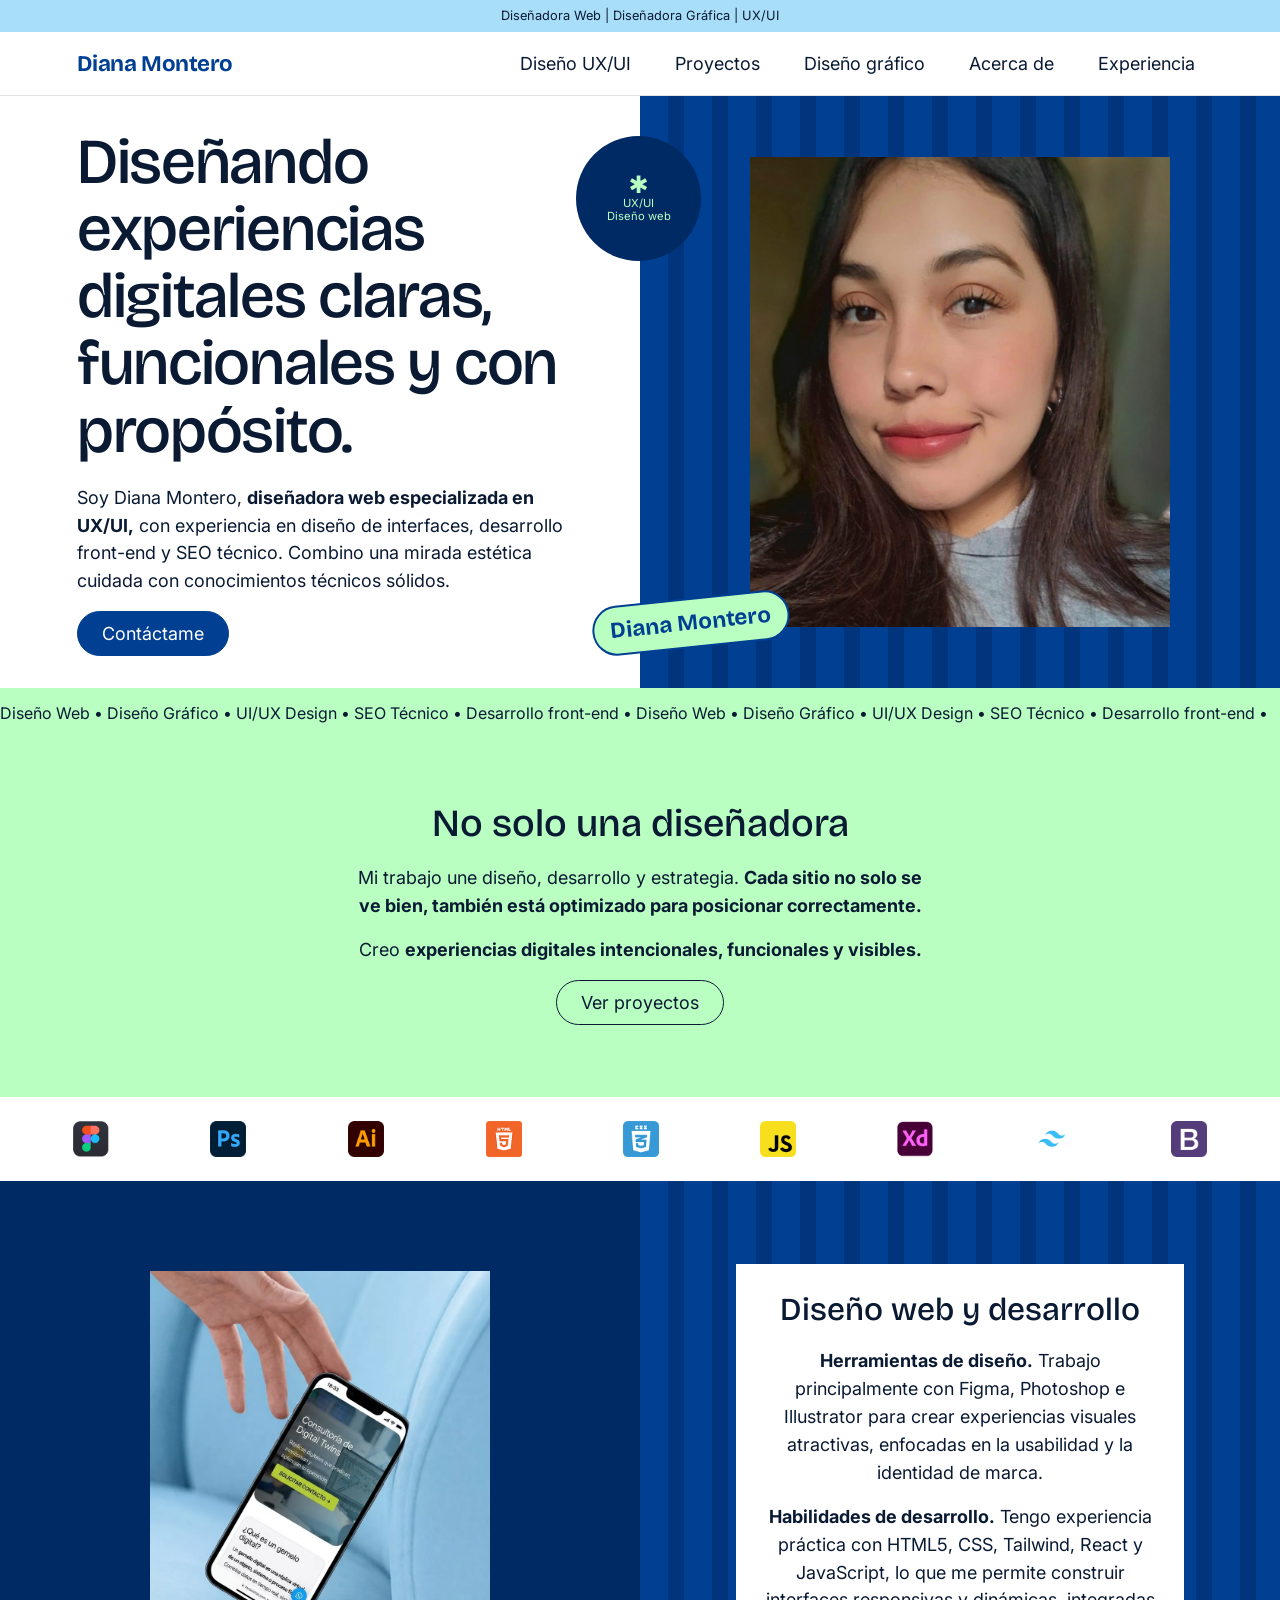
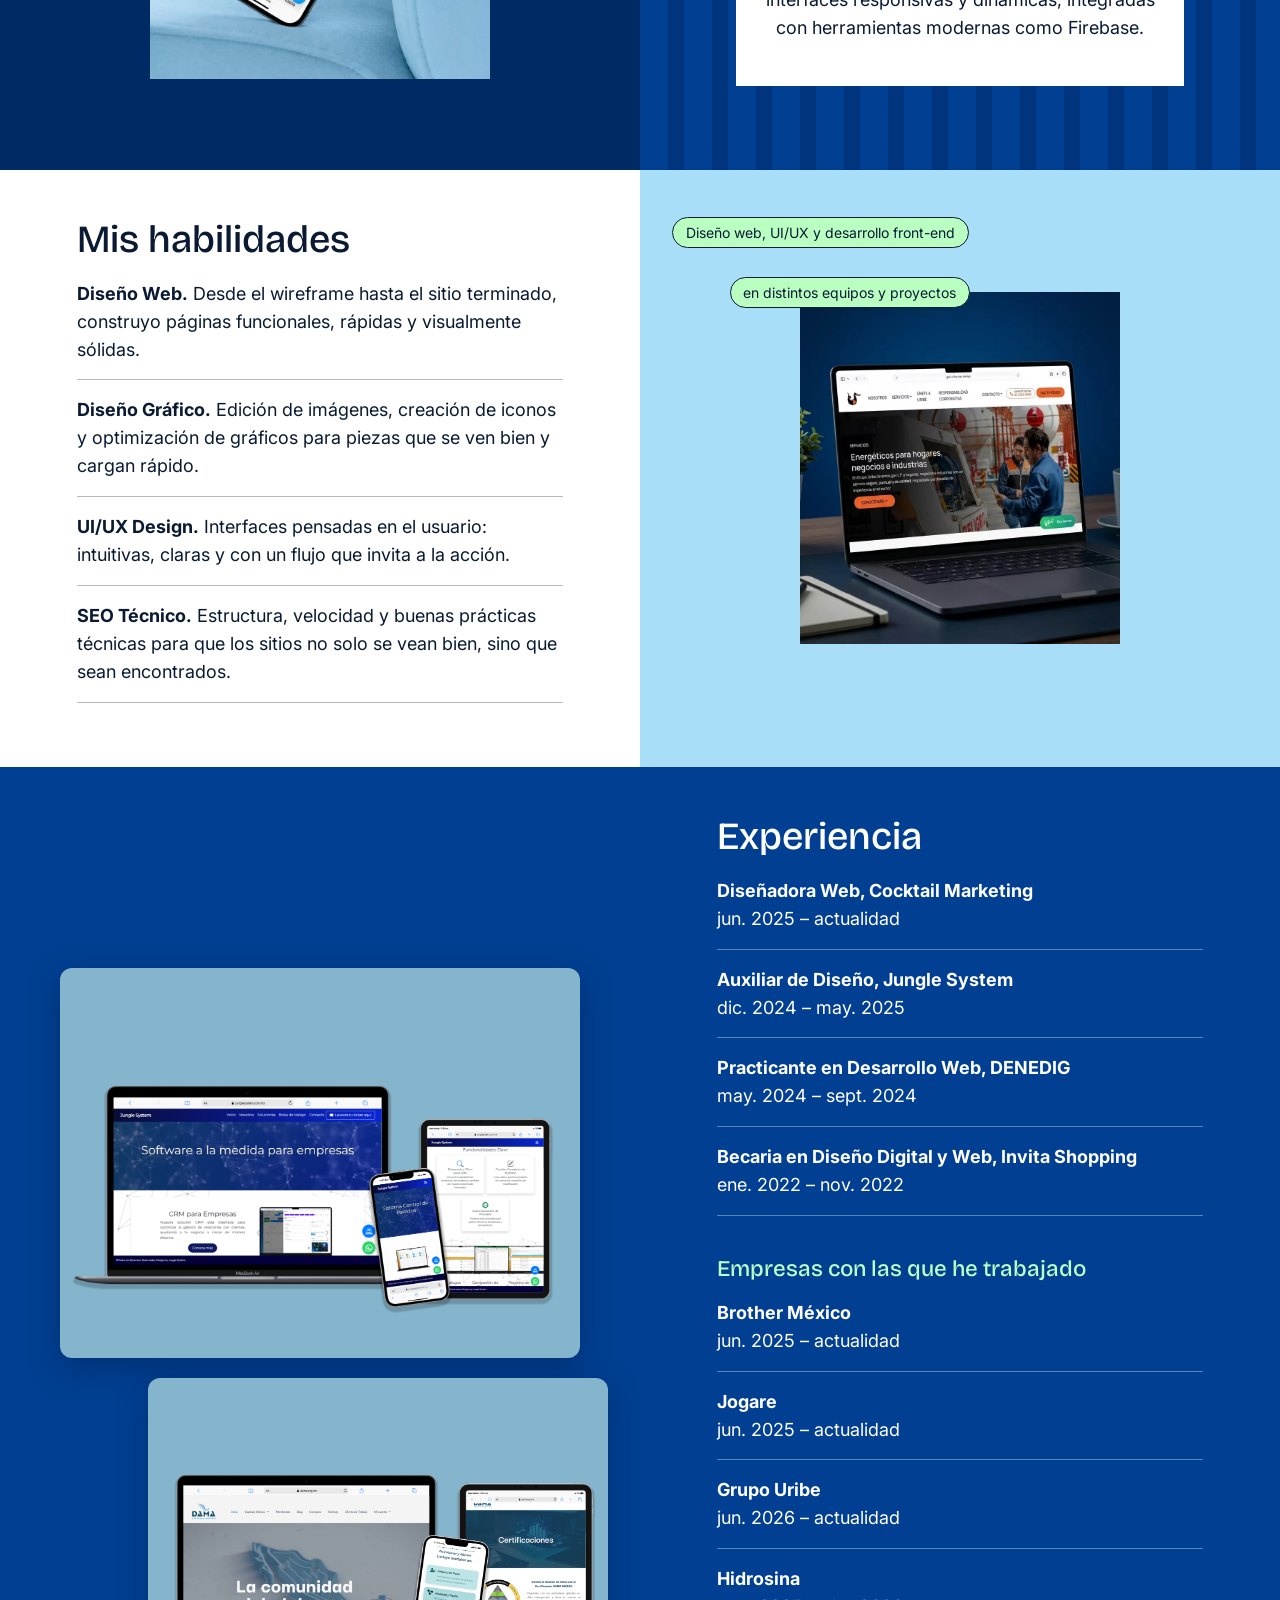
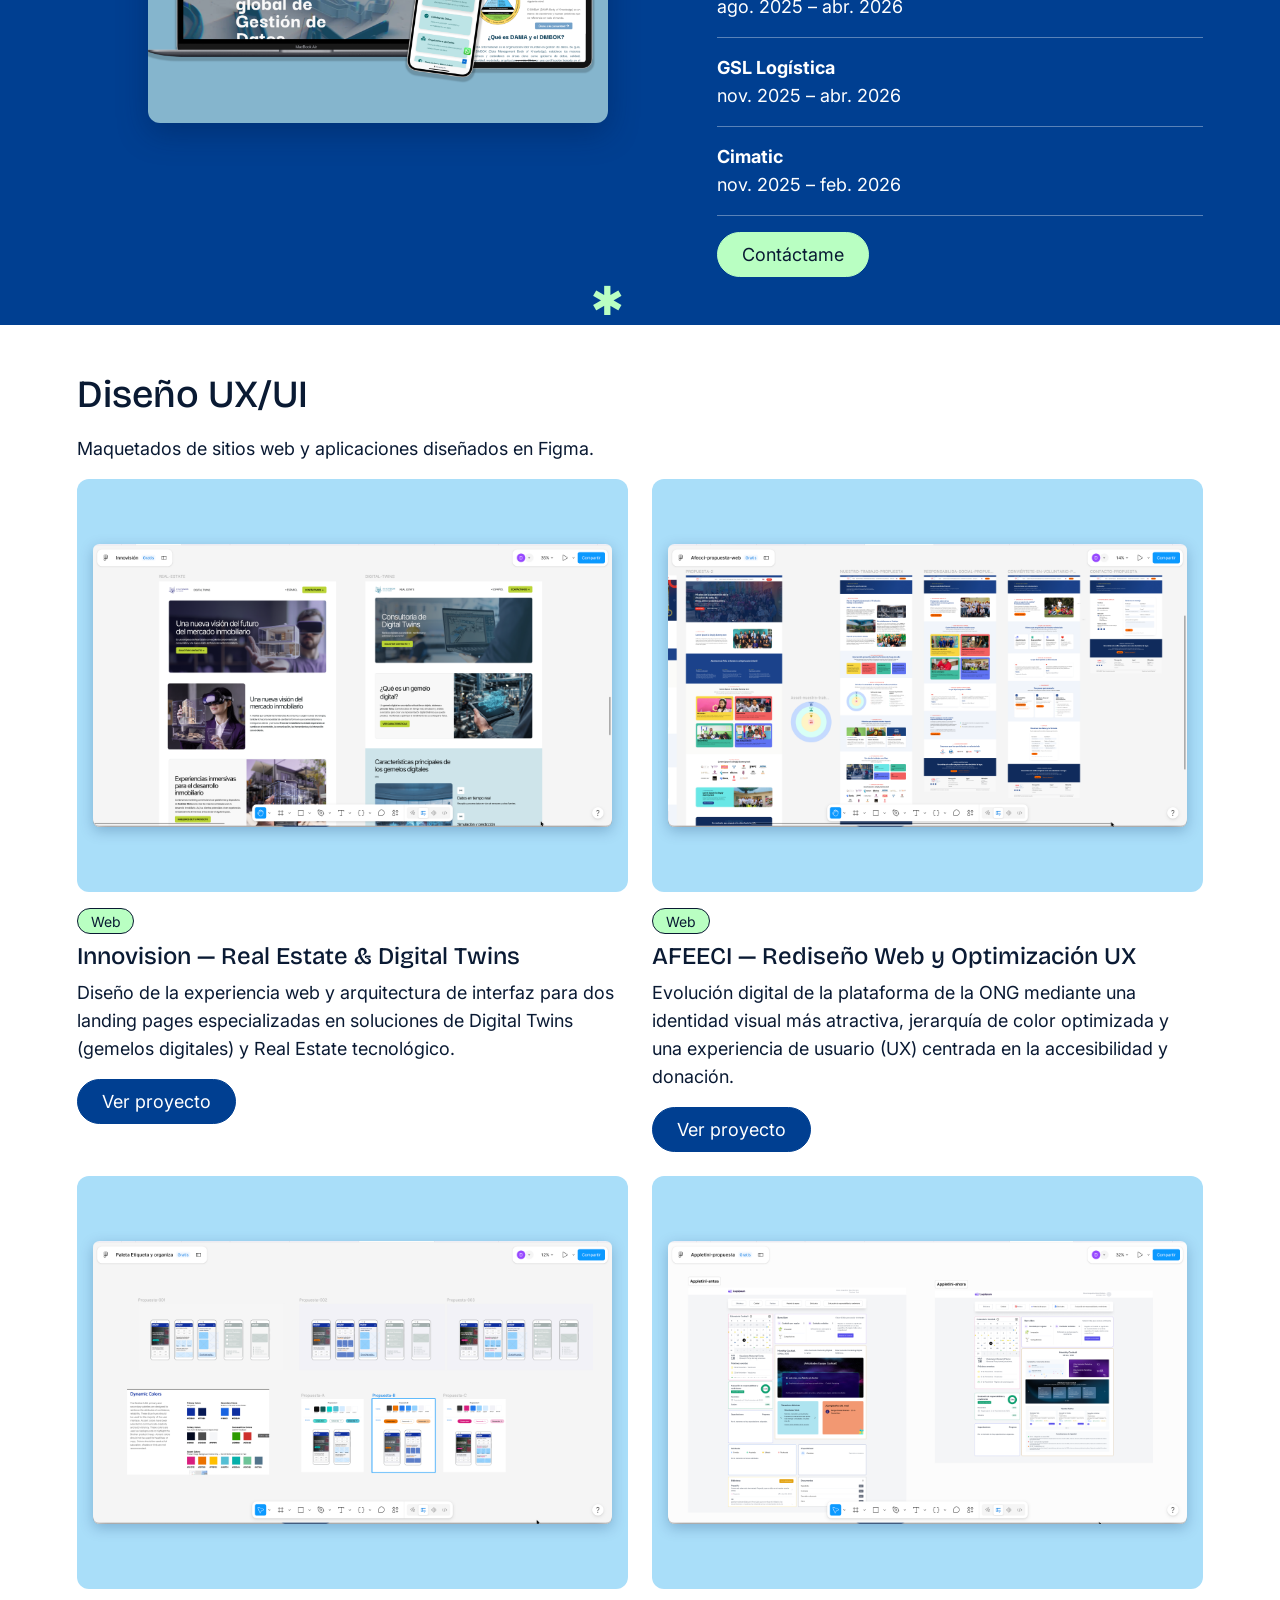
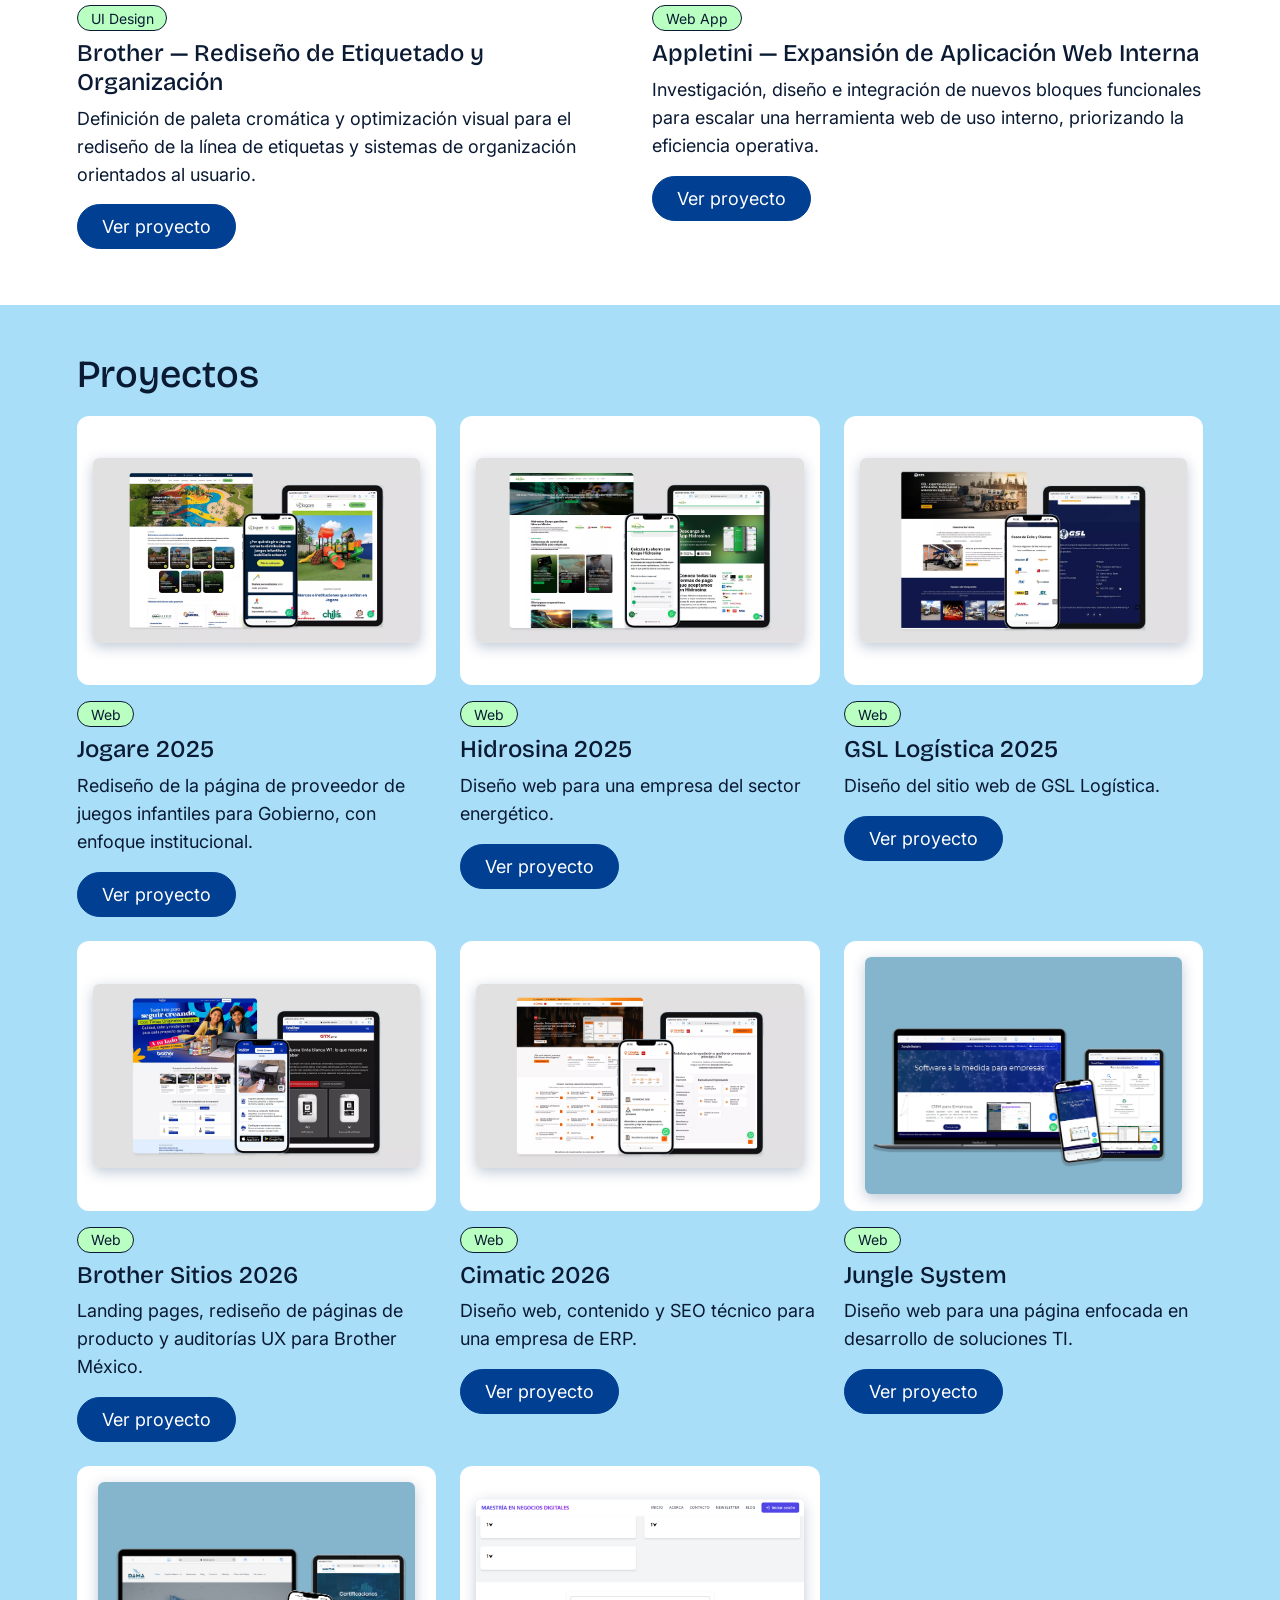
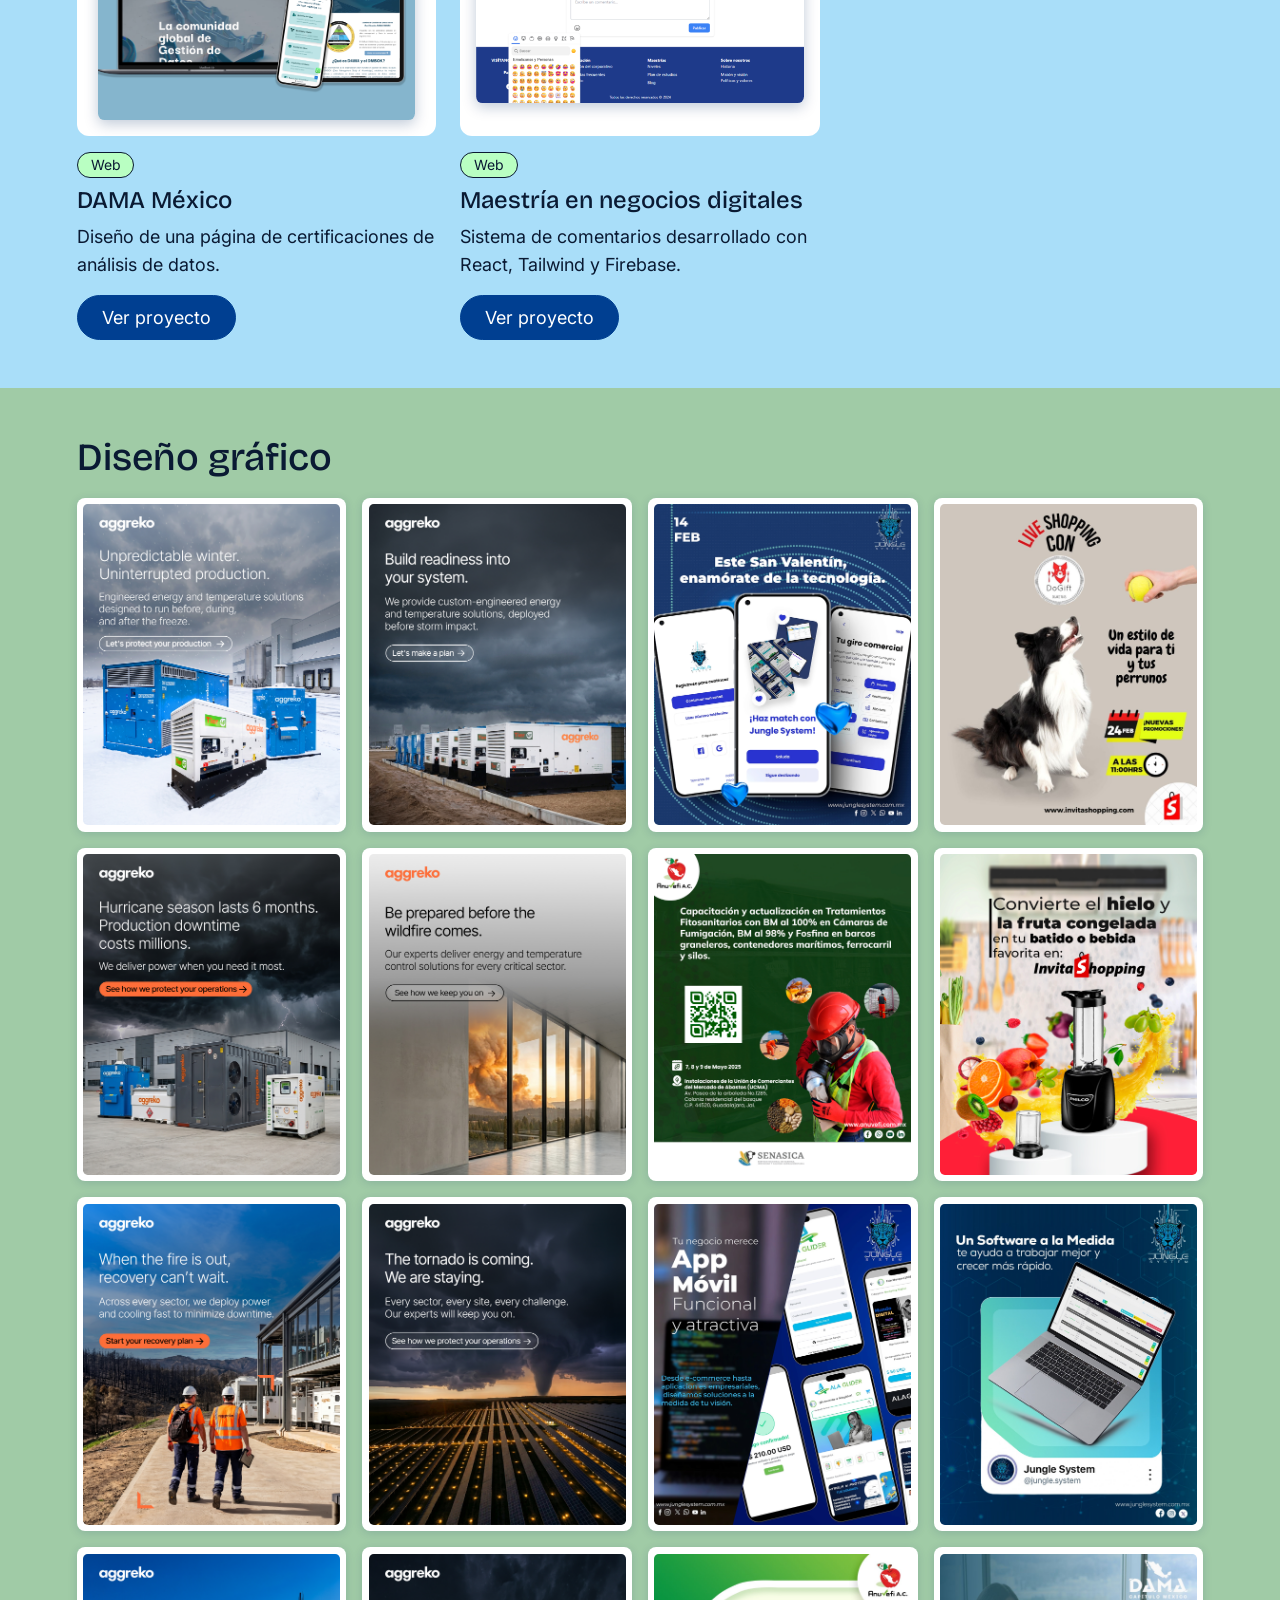
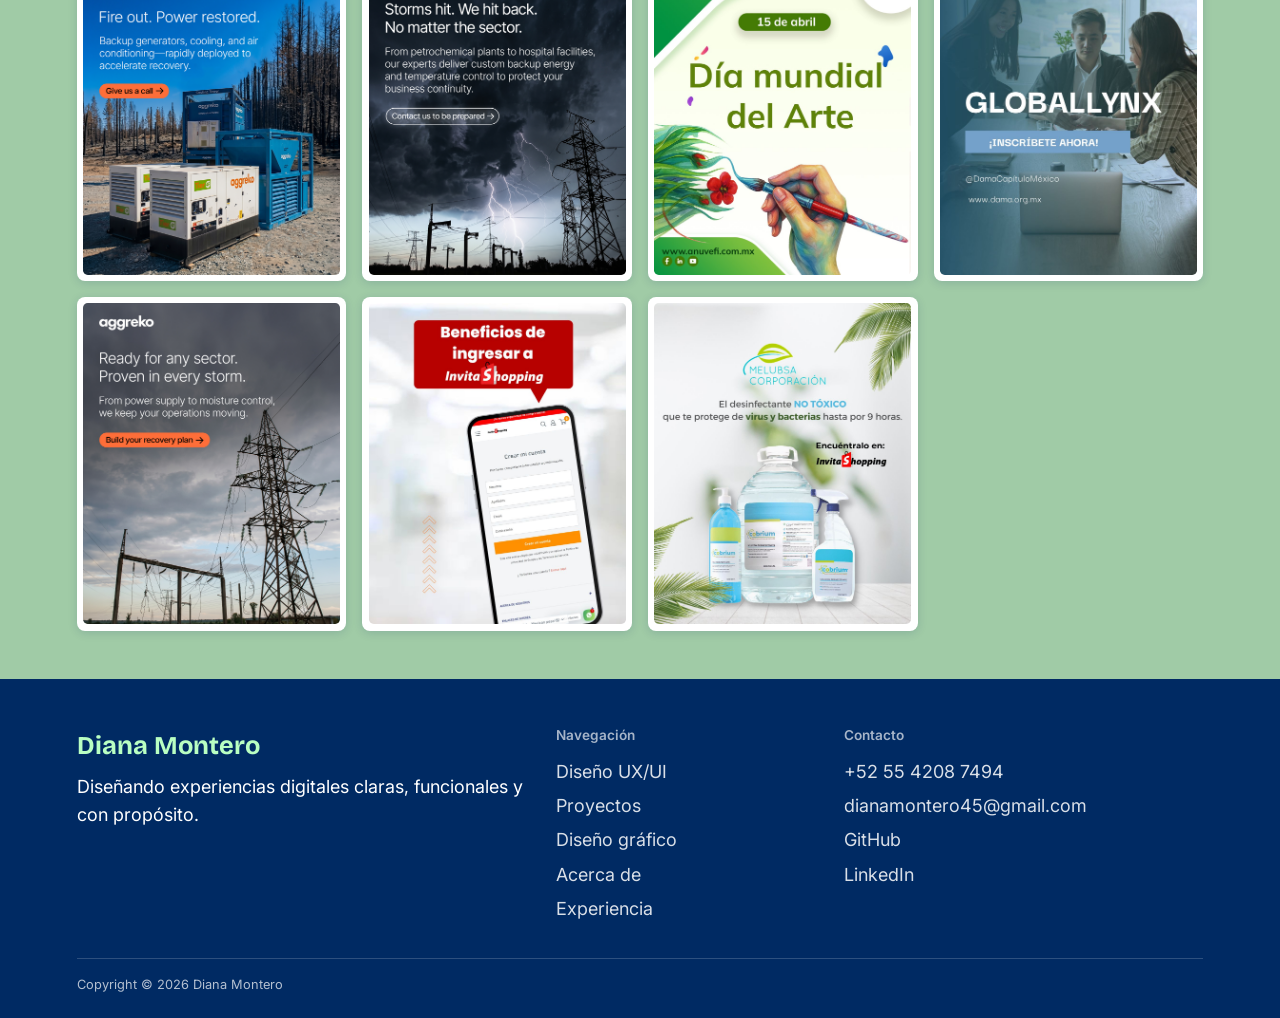
==== commit 69a63fd4: "add-favicon" ====
--- a/index.html
+++ b/index.html
@@ -4,12 +4,18 @@
 <head>
     <meta charset="UTF-8">
     <meta name="viewport" content="width=device-width, initial-scale=1">
+
     <title>Diana Montero — Diseñadora Web UX/UI y Diseño Gráfico</title>
+
     <meta name="description"
         content="Portafolio de Diana Montero, diseñadora web especializada en UX/UI, diseño gráfico y SEO técnico.">
 
+    <!-- Favicon -->
+    <link rel="icon" type="image/png" href="images/favicon.png">
+
     <link rel="preconnect" href="https://fonts.googleapis.com">
     <link rel="preconnect" href="https://fonts.gstatic.com" crossorigin>
+
     <link
         href="https://fonts.googleapis.com/css2?family=Bricolage+Grotesque:wght@400;500;700&family=Inter:wght@400;600&display=swap"
         rel="stylesheet">
@@ -28,8 +34,7 @@
         <div class="container-fluid site-nav__inner">
             <a class="navbar-brand site-nav__brand" href="#">Diana Montero</a>
             <button class="navbar-toggler site-nav__toggler" type="button" data-bs-toggle="collapse"
-                data-bs-target="#mainMenu" aria-controls="mainMenu" aria-expanded="false"
-                aria-label="Abrir menú">
+                data-bs-target="#mainMenu" aria-controls="mainMenu" aria-expanded="false" aria-label="Abrir menú">
                 <span class="navbar-toggler-icon"></span>
             </button>
             <div class="collapse navbar-collapse" id="mainMenu">
@@ -183,7 +188,8 @@
                     </a>
                     <span class="uxui__tag">Web</span>
                     <h3 class="uxui__title">Innovision — Real Estate & Digital Twins</h3>
-                    <p class="small-copy">Diseño de la experiencia web y arquitectura de interfaz para dos landing pages especializadas en soluciones de Digital Twins (gemelos digitales) y Real Estate tecnológico.</p>
+                    <p class="small-copy">Diseño de la experiencia web y arquitectura de interfaz para dos landing pages
+                        especializadas en soluciones de Digital Twins (gemelos digitales) y Real Estate tecnológico.</p>
                     <a href="https://www.figma.com/design/ww622E88NnuTtNsjUSQkc3/Innovisi%C3%B3n?node-id=0-1&t=Mihx0XFNAZEIsl29-1"
                         class="btn btn-giobi">Ver proyecto</a>
                 </article>
@@ -196,7 +202,9 @@
                     </a>
                     <span class="uxui__tag">Web</span>
                     <h3 class="uxui__title">AFEECI — Rediseño Web y Optimización UX</h3>
-                    <p class="small-copy">Evolución digital de la plataforma de la ONG mediante una identidad visual más atractiva, jerarquía de color optimizada y una experiencia de usuario (UX) centrada en la accesibilidad y donación.</p>
+                    <p class="small-copy">Evolución digital de la plataforma de la ONG mediante una identidad visual más
+                        atractiva, jerarquía de color optimizada y una experiencia de usuario (UX) centrada en la
+                        accesibilidad y donación.</p>
                     <a href="https://www.figma.com/design/wZP71tAd5wxAIN4GxIMXTt/Afecci-propuesta-web?m=auto&t=E1ya5r2rok1iI7Mt-1"
                         class="btn btn-giobi">Ver proyecto</a>
                 </article>
@@ -204,12 +212,13 @@
                 <article class="col uxui__card">
                     <a href="https://www.figma.com/design/f12wul7P65WeNI7FDK0UlW/Paleta-Etiqueta-y-organiza?m=auto&t=E1ya5r2rok1iI7Mt-1"
                         class="uxui__frame">
-                        <img src="images/proyecto-ux-ui-brother-005.webp" alt="Rediseño de etiquetado y organización para Brother"
-                            loading="lazy">
+                        <img src="images/proyecto-ux-ui-brother-005.webp"
+                            alt="Rediseño de etiquetado y organización para Brother" loading="lazy">
                     </a>
                     <span class="uxui__tag">UI Design</span>
                     <h3 class="uxui__title">Brother — Rediseño de Etiquetado y Organización</h3>
-                    <p class="small-copy">Definición de paleta cromática y optimización visual para el rediseño de la línea de etiquetas y sistemas de organización orientados al usuario.</p>
+                    <p class="small-copy">Definición de paleta cromática y optimización visual para el rediseño de la
+                        línea de etiquetas y sistemas de organización orientados al usuario.</p>
                     <a href="https://www.figma.com/design/f12wul7P65WeNI7FDK0UlW/Paleta-Etiqueta-y-organiza?m=auto&t=E1ya5r2rok1iI7Mt-1"
                         class="btn btn-giobi">Ver proyecto</a>
                 </article>
@@ -217,12 +226,13 @@
                 <article class="col uxui__card">
                     <a href="https://www.figma.com/design/uMC30n6TfEQFgRF0UmOpSy/Appletini-propuesta?m=auto&t=E1ya5r2rok1iI7Mt-1"
                         class="uxui__frame">
-                        <img src="images/proyecto-ux-ui-appletini-005.webp" alt="Nuevos bloques funcionales para la app interna Appletini"
-                            loading="lazy">
+                        <img src="images/proyecto-ux-ui-appletini-005.webp"
+                            alt="Nuevos bloques funcionales para la app interna Appletini" loading="lazy">
                     </a>
                     <span class="uxui__tag">Web App</span>
                     <h3 class="uxui__title">Appletini — Expansión de Aplicación Web Interna</h3>
-                    <p class="small-copy">Investigación, diseño e integración de nuevos bloques funcionales para escalar una herramienta web de uso interno, priorizando la eficiencia operativa.</p>
+                    <p class="small-copy">Investigación, diseño e integración de nuevos bloques funcionales para escalar
+                        una herramienta web de uso interno, priorizando la eficiencia operativa.</p>
                     <a href="https://www.figma.com/design/uMC30n6TfEQFgRF0UmOpSy/Appletini-propuesta?m=auto&t=E1ya5r2rok1iI7Mt-1"
                         class="btn btn-giobi">Ver proyecto</a>
                 </article>
@@ -242,7 +252,8 @@
                     </a>
                     <span class="uxui__tag">Web</span>
                     <h3 class="uxui__title">Jogare 2025</h3>
-                    <p class="small-copy">Rediseño de la página de proveedor de juegos infantiles para Gobierno, con enfoque institucional.</p>
+                    <p class="small-copy">Rediseño de la página de proveedor de juegos infantiles para Gobierno, con
+                        enfoque institucional.</p>
                     <a href="https://www.jogare.com/" class="btn btn-giobi">Ver proyecto</a>
                 </article>
 
@@ -258,7 +269,8 @@
 
                 <article class="col uxui__card">
                     <a href="https://www.gsllogistica.com/" class="uxui__frame">
-                        <img src="images/proyecto-gsl-logistica-005.webp" alt="Sitio web de GSL Logística" loading="lazy">
+                        <img src="images/proyecto-gsl-logistica-005.webp" alt="Sitio web de GSL Logística"
+                            loading="lazy">
                     </a>
                     <span class="uxui__tag">Web</span>
                     <h3 class="uxui__title">GSL Logística 2025</h3>
@@ -272,7 +284,8 @@
                     </a>
                     <span class="uxui__tag">Web</span>
                     <h3 class="uxui__title">Brother Sitios 2026</h3>
-                    <p class="small-copy">Landing pages, rediseño de páginas de producto y auditorías UX para Brother México.</p>
+                    <p class="small-copy">Landing pages, rediseño de páginas de producto y auditorías UX para Brother
+                        México.</p>
                     <a href="https://imprimetuactitud.brother.com.mx/" class="btn btn-giobi">Ver proyecto</a>
                 </article>
 
@@ -307,13 +320,16 @@
                 </article>
 
                 <article class="col uxui__card">
-                    <a href="https://www.maestriaennegociosdigitales.com/blogs/campa%C3%B1as-en-redes-sociales" class="uxui__frame">
-                        <img src="images/projecto-3.png" alt="Sitio web de Maestría en negocios digitales" loading="lazy">
+                    <a href="https://www.maestriaennegociosdigitales.com/blogs/campa%C3%B1as-en-redes-sociales"
+                        class="uxui__frame">
+                        <img src="images/projecto-3.png" alt="Sitio web de Maestría en negocios digitales"
+                            loading="lazy">
                     </a>
                     <span class="uxui__tag">Web</span>
                     <h3 class="uxui__title">Maestría en negocios digitales</h3>
                     <p class="small-copy">Sistema de comentarios desarrollado con React, Tailwind y Firebase.</p>
-                    <a href="https://www.maestriaennegociosdigitales.com/blogs/campa%C3%B1as-en-redes-sociales" class="btn btn-giobi">Ver proyecto</a>
+                    <a href="https://www.maestriaennegociosdigitales.com/blogs/campa%C3%B1as-en-redes-sociales"
+                        class="btn btn-giobi">Ver proyecto</a>
                 </article>
 
             </div>
@@ -477,4 +493,4 @@
 
 </body>
 
-</html>
+</html>
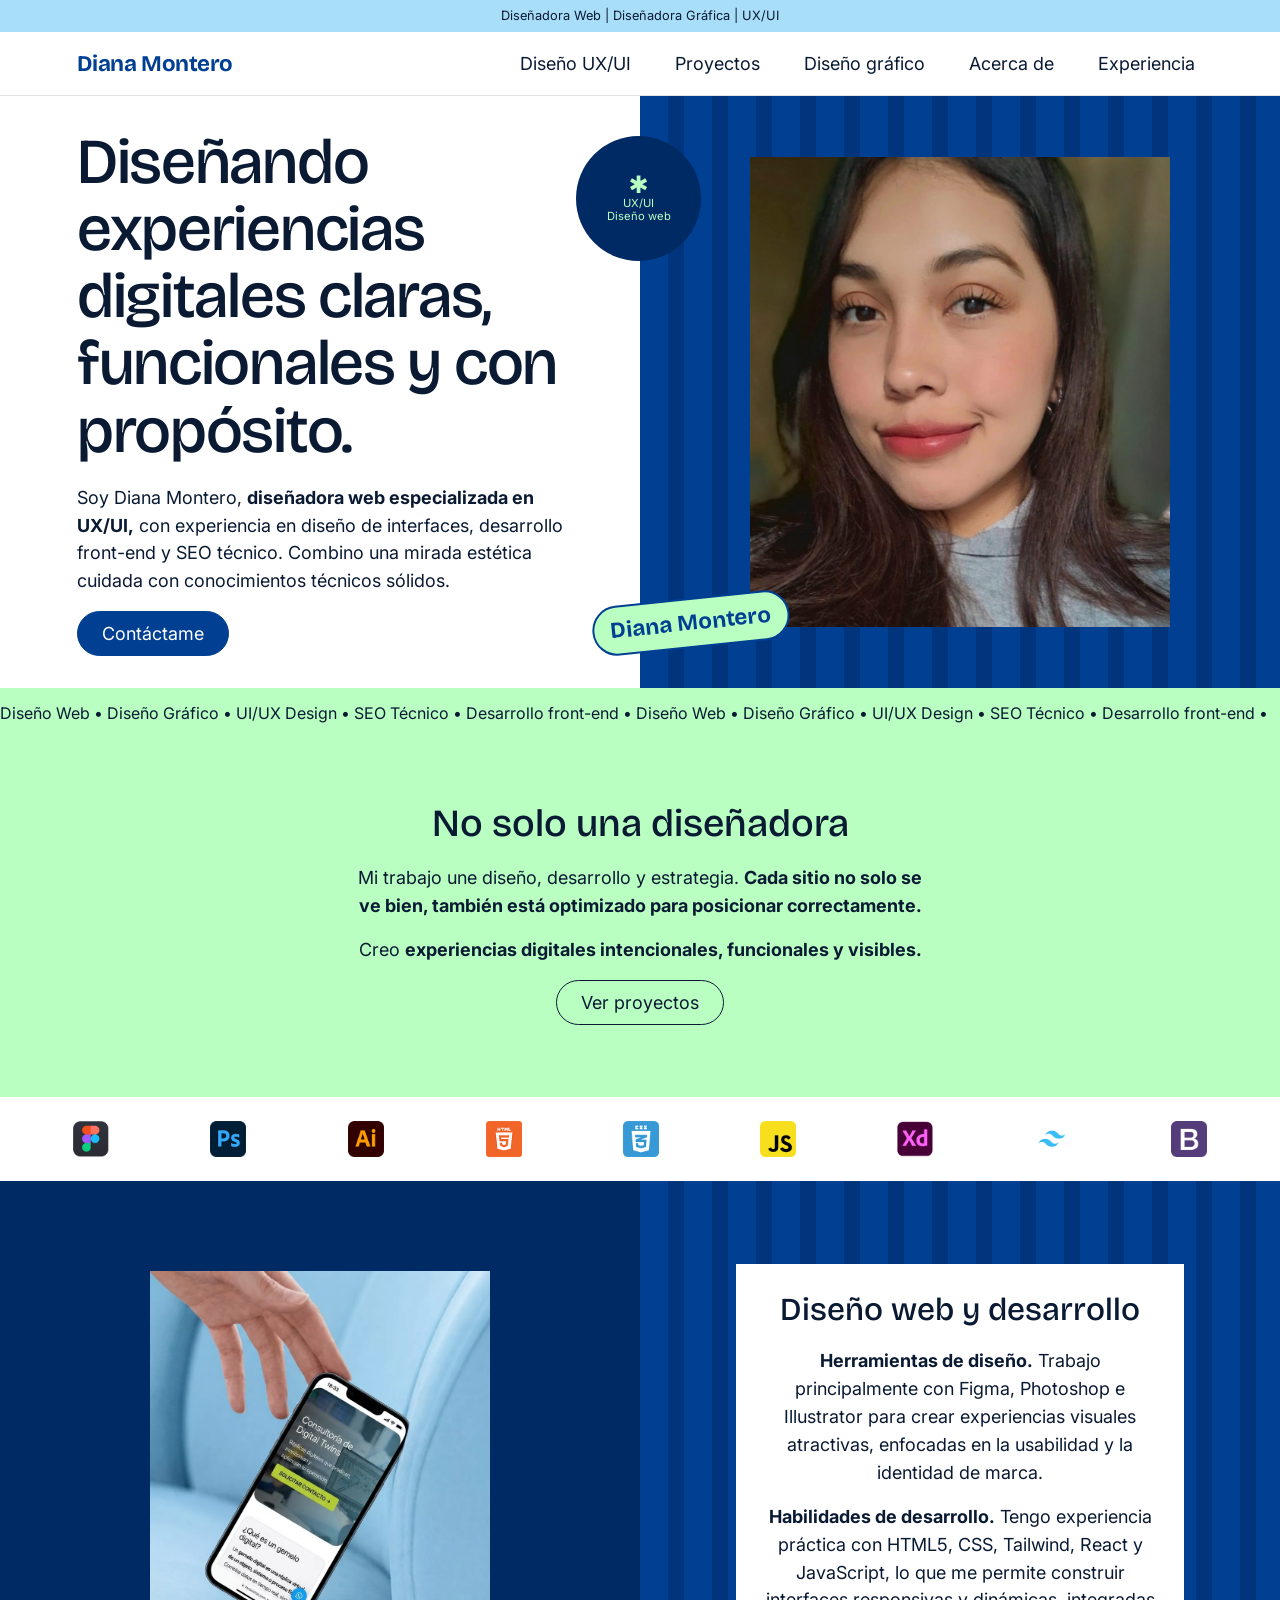
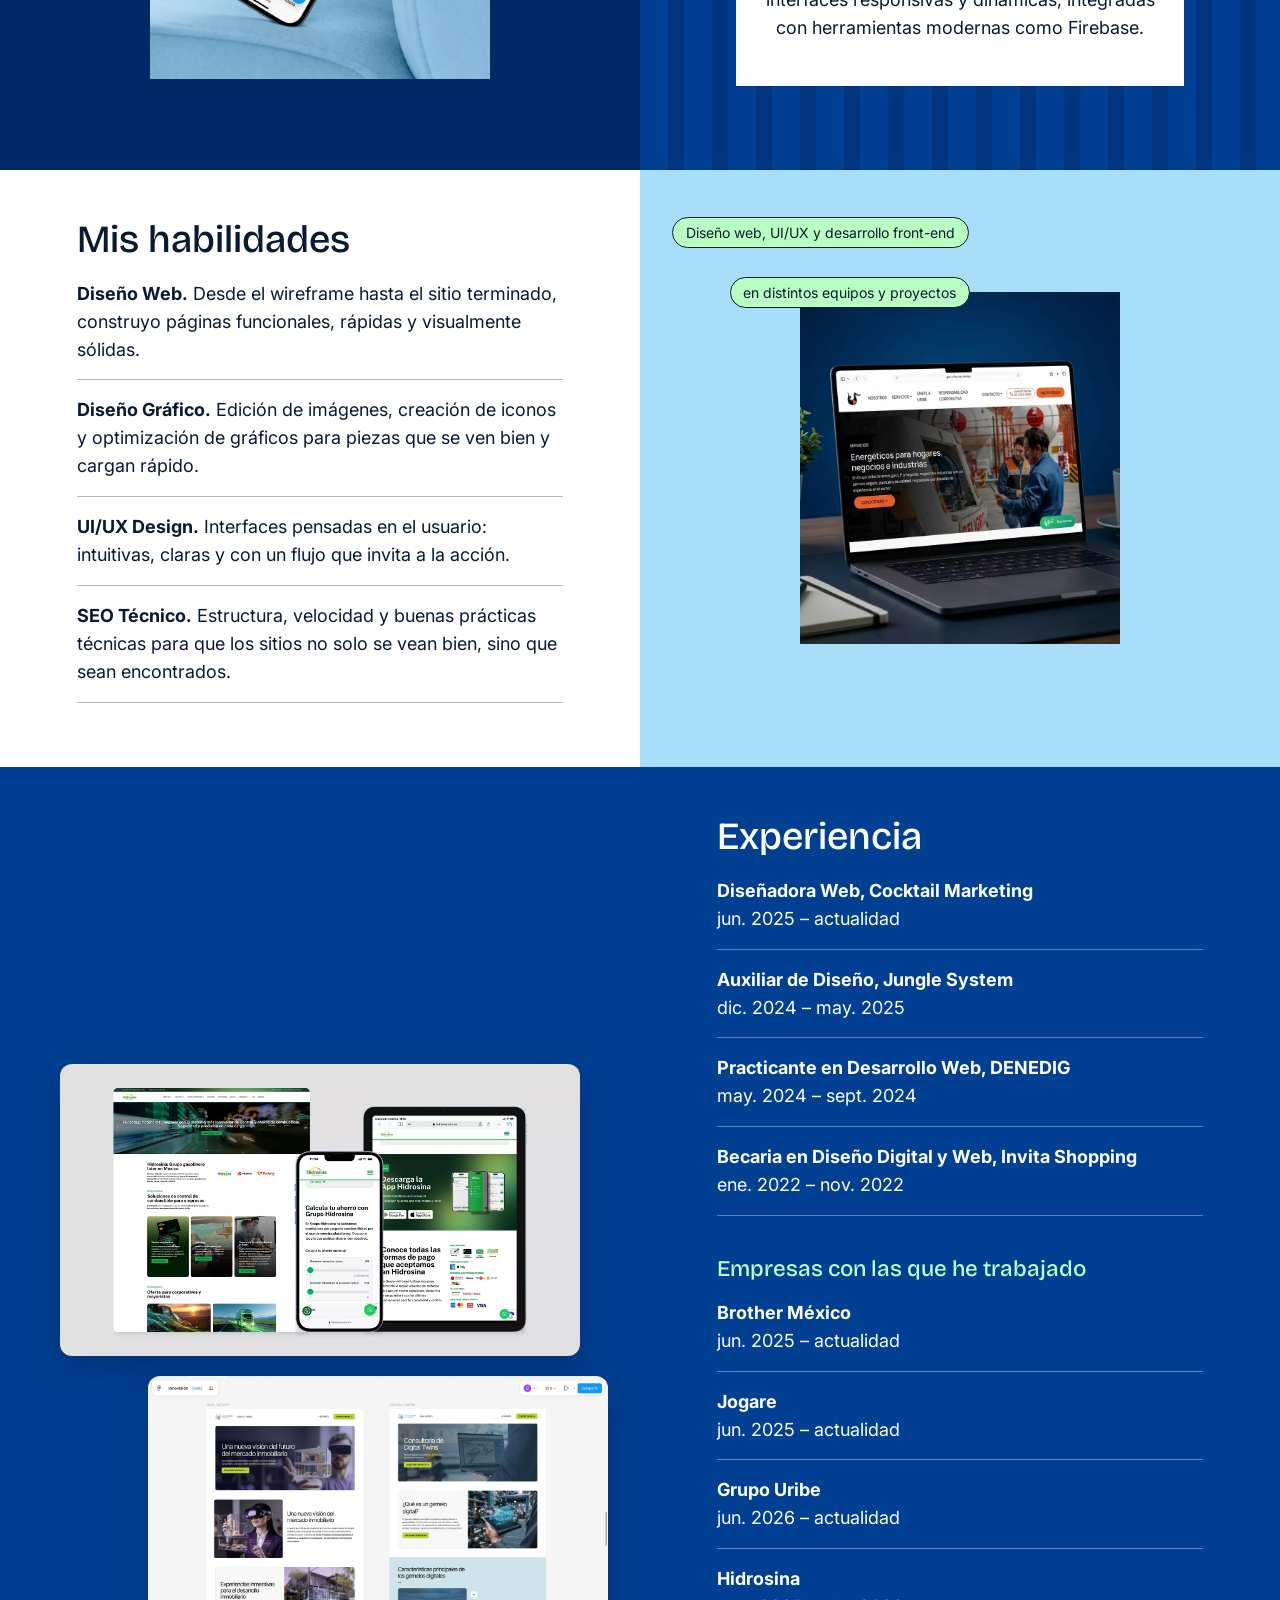
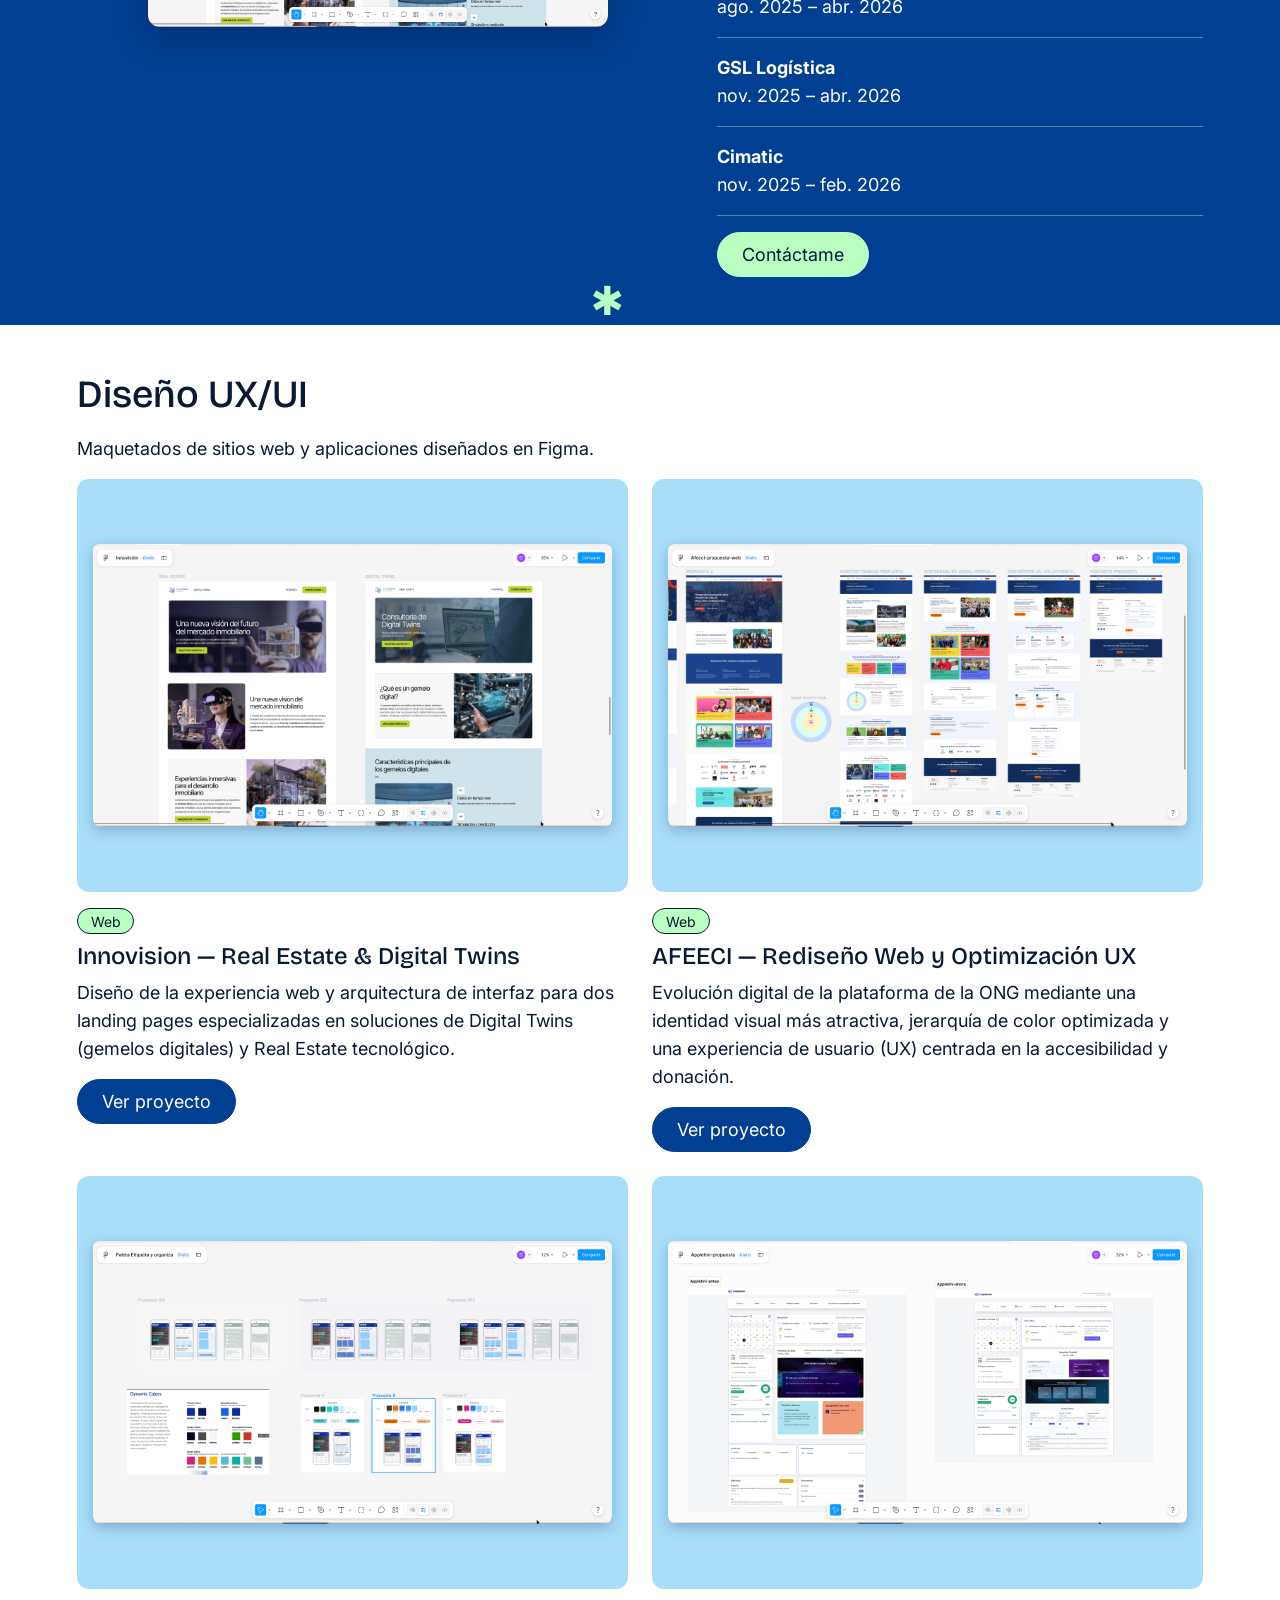
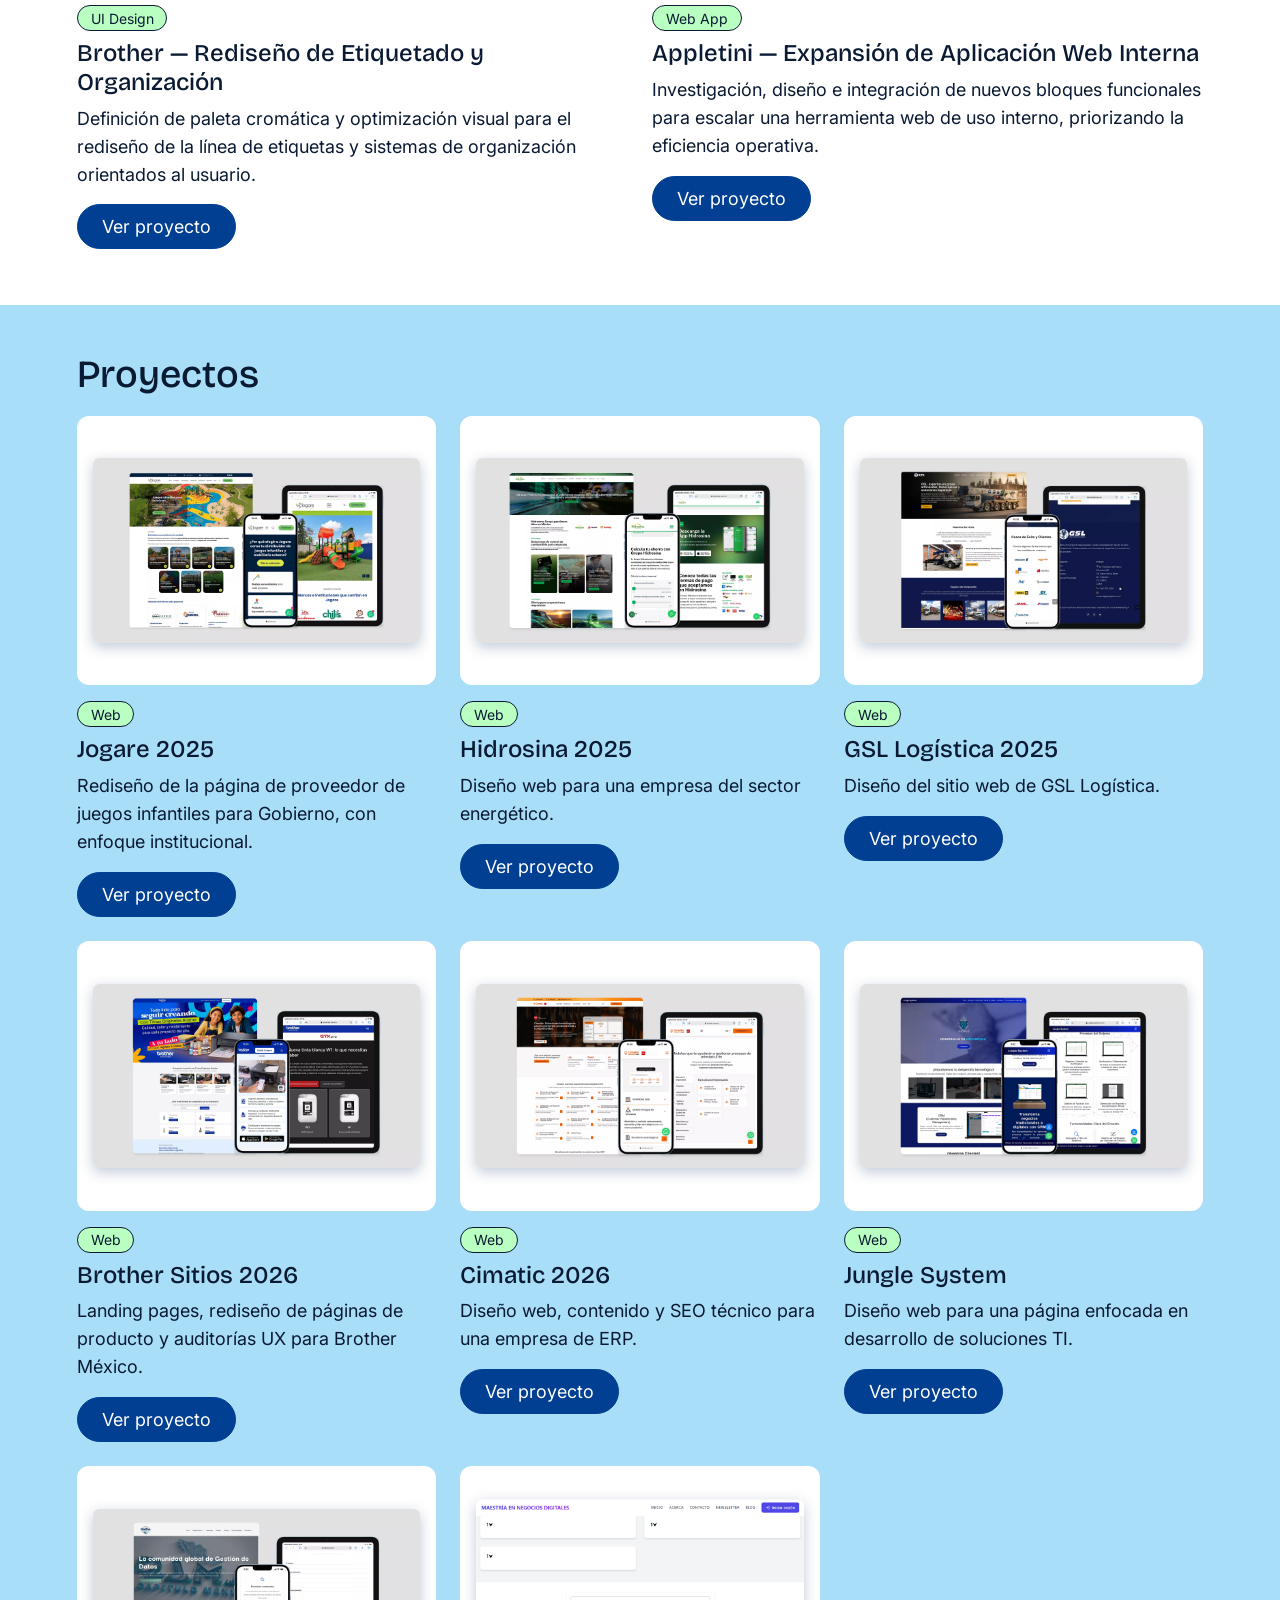
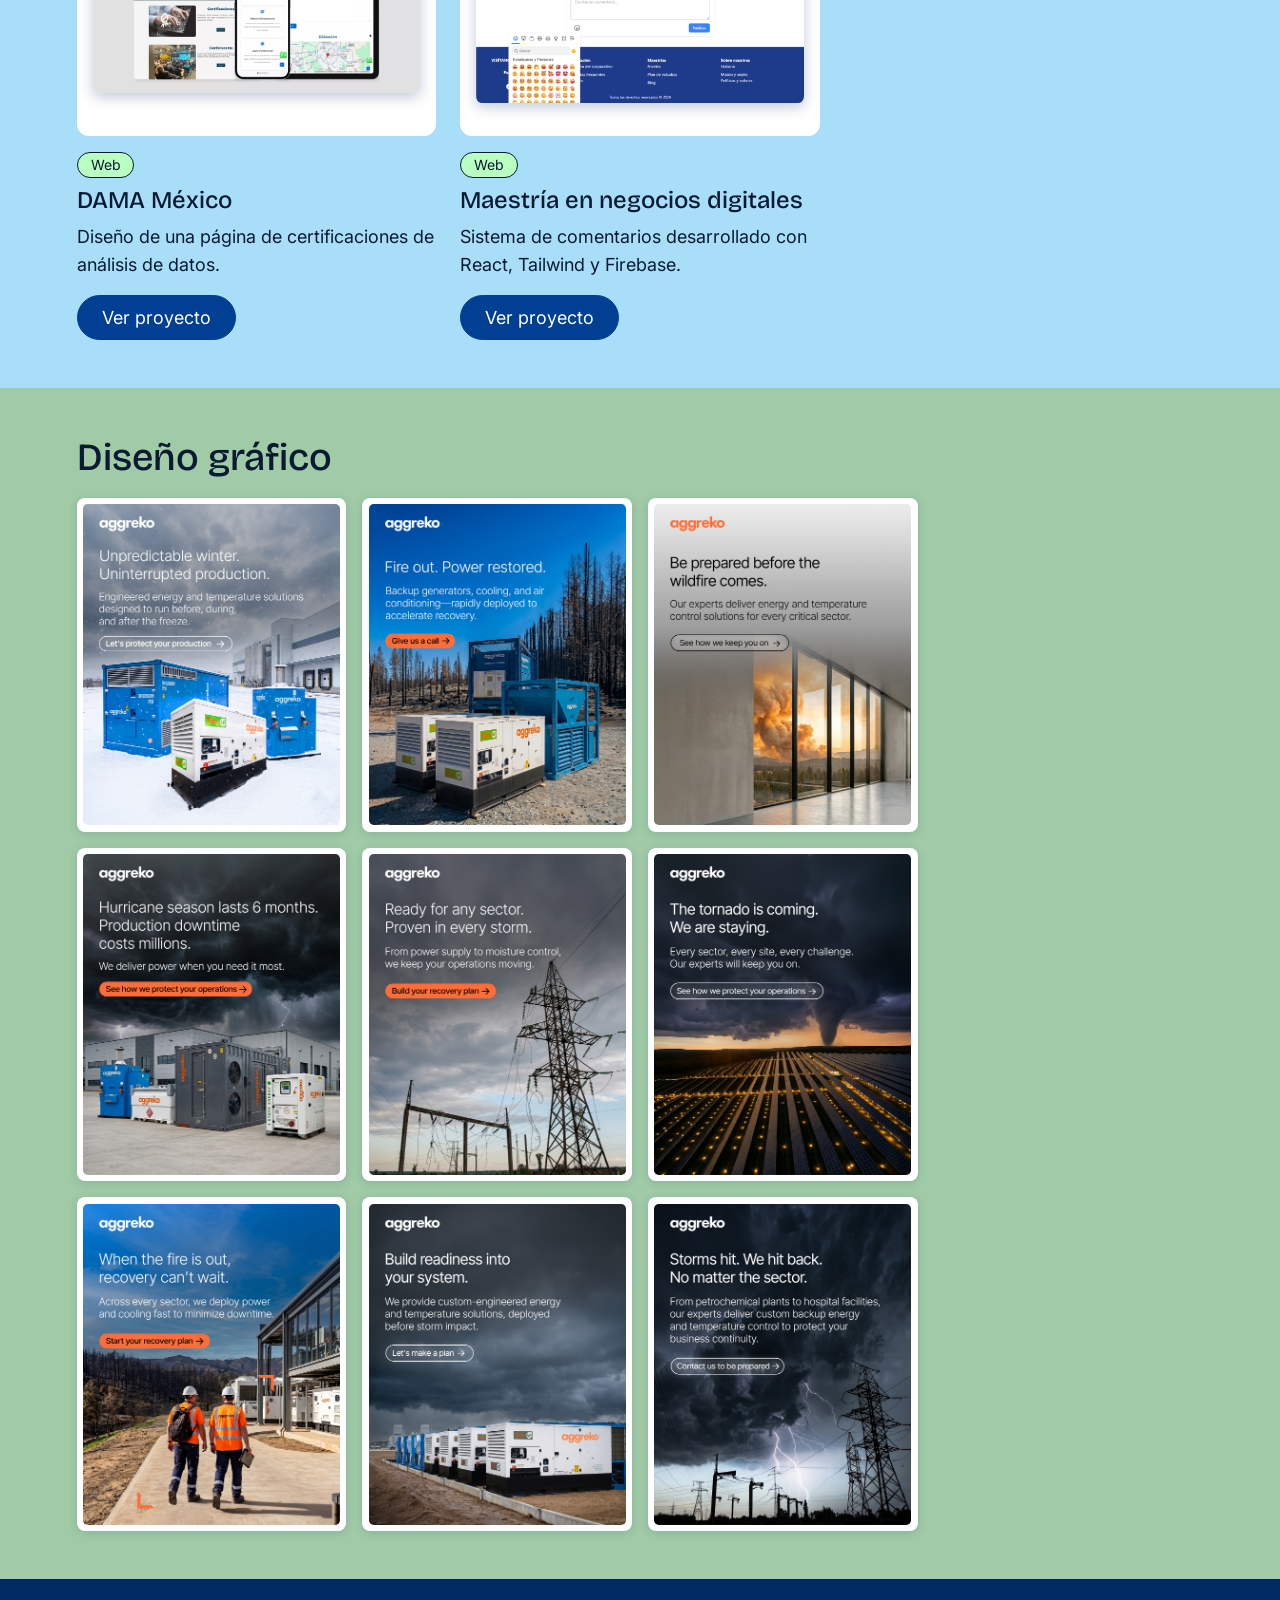
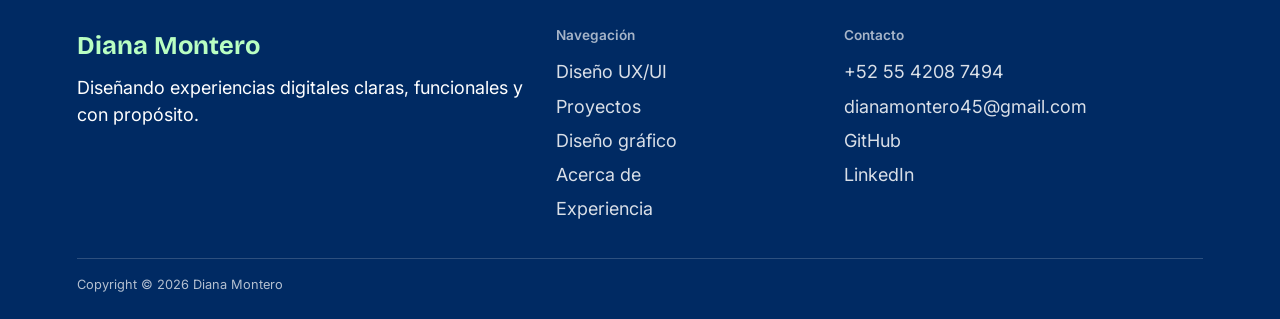
==== commit e3ed03da: "update-images-projets-experience" ====
--- a/index.html
+++ b/index.html
@@ -11,7 +11,7 @@
         content="Portafolio de Diana Montero, diseñadora web especializada en UX/UI, diseño gráfico y SEO técnico.">
 
     <!-- Favicon -->
-    <link rel="icon" type="image/png" href="images/favicon.png">
+    <link rel="icon" type="image/png" href="images/favicon.jpg">
 
     <link rel="preconnect" href="https://fonts.googleapis.com">
     <link rel="preconnect" href="https://fonts.gstatic.com" crossorigin>
@@ -148,8 +148,8 @@
         <!-- EXPERIENCIA -->
         <section id="experiencia" class="row g-0 offer">
             <div class="col-12 col-md-6 offer__phones">
-                <img src="images/projecto-1.png" alt="Sitio web de Jungle System">
-                <img src="images/projecto-2.png" alt="Sitio web de DAMA México">
+                <img src="images/proyecto-hidrosina-005.webp" alt="Sitio web de Jungle System">
+                <img src="images/proyecto-ux-ui-innovision-005.webp" alt="Sitio web de DAMA México">
                 <span class="offer__star" aria-hidden="true">✱</span>
             </div>
             <div class="col-12 col-md-6 offer__text">
@@ -247,7 +247,7 @@
             <div class="row row-cols-1 row-cols-md-2 row-cols-xl-3 g-4">
 
                 <article class="col uxui__card">
-                    <a href="https://diana-bm-portfolio.framer.website/proyectos/jogare" class="uxui__frame">
+                    <a href="https://www.jogare.com/" class="uxui__frame">
                         <img src="images/proyecto-jogare-005.webp" alt="Sitio web de Jogare" loading="lazy">
                     </a>
                     <span class="uxui__tag">Web</span>
@@ -300,8 +300,8 @@
                 </article>
 
                 <article class="col uxui__card">
-                    <a href="https://portafolio-dianabm.netlify.app/project" class="uxui__frame">
-                        <img src="images/projecto-1.png" alt="Sitio web de Jungle System" loading="lazy">
+                    <a href="https://junglesystem.com.mx/" class="uxui__frame">
+                        <img src="images/proyecto-jungle-system-005.webp" alt="Sitio web de Jungle System" loading="lazy">
                     </a>
                     <span class="uxui__tag">Web</span>
                     <h3 class="uxui__title">Jungle System</h3>
@@ -311,7 +311,7 @@
 
                 <article class="col uxui__card">
                     <a href="https://dama.org.mx/" class="uxui__frame">
-                        <img src="images/projecto-2.png" alt="Sitio web de DAMA México" loading="lazy">
+                        <img src="images/proyecto-dama-mexico-005.webp" alt="Sitio web de DAMA México" loading="lazy">
                     </a>
                     <span class="uxui__tag">Web</span>
                     <h3 class="uxui__title">DAMA México</h3>
@@ -381,7 +381,7 @@
 
                 <!-- Galería original -->
 
-                <a class="gallery__item" href="images/galeria1.jpg" target="_blank" rel="noopener noreferrer">
+                <!-- <a class="gallery__item" href="images/galeria1.jpg" target="_blank" rel="noopener noreferrer">
                     <img src="images/galeria1.jpg" alt="Pieza de diseño gráfico 1" loading="lazy">
                 </a>
 
@@ -419,7 +419,7 @@
 
                 <a class="gallery__item" href="images/galeria10.jpg" target="_blank" rel="noopener noreferrer">
                     <img src="images/galeria10.jpg" alt="Pieza de diseño gráfico 10" loading="lazy">
-                </a>
+                </a> -->
 
             </div>
         </section>
--- a/styles.css
+++ b/styles.css
@@ -3,186 +3,815 @@
    #003F91 · #B9FFC2 · #A9DEF9 · #A0CBA6
    (--navy-deep y --stripe son tonos derivados del azul)
    ========================================================= */
-:root{
-  --navy:#003F91; --navy-deep:#002A63; --stripe:#00347C;
-  --mint:#B9FFC2; --sky:#A9DEF9; --sage:#A0CBA6;
-  --ink:#0A1A33; --white:#fff;
-  --font-title:"Bricolage Grotesque",system-ui,sans-serif;
-  --font-body:"Inter",system-ui,sans-serif;
-  --pad-x:clamp(1.25rem,6vw,6rem);
-}
-*{min-width:0}
-body{font-family:var(--font-body);color:var(--ink);background:var(--white);overflow-x:hidden}
-img{max-width:100%;height:auto;display:block}
+:root {
+  --navy: #003F91;
+  --navy-deep: #002A63;
+  --stripe: #00347C;
+  --mint: #B9FFC2;
+  --sky: #A9DEF9;
+  --sage: #A0CBA6;
+  --ink: #0A1A33;
+  --white: #fff;
+  --font-title: "Bricolage Grotesque", system-ui, sans-serif;
+  --font-body: "Inter", system-ui, sans-serif;
+  --pad-x: clamp(1.25rem, 6vw, 6rem);
+}
+
+* {
+  min-width: 0
+}
+
+body {
+  font-family: var(--font-body);
+  color: var(--ink);
+  background: var(--white);
+  overflow-x: hidden
+}
+
+img {
+  max-width: 100%;
+  height: auto;
+  display: block
+}
 
 /* ===== Utilidades (base móvil) ===== */
-.stripes{background:repeating-linear-gradient(90deg,var(--navy) 0 28px,var(--stripe) 28px 44px)}
-.display-title{font-family:var(--font-title);font-weight:500;font-size:clamp(2rem,9vw,4rem);line-height:1.05;letter-spacing:-.02em;margin:0 0 1.25rem}
-.section-title{font-family:var(--font-title);font-weight:500;font-size:clamp(1.75rem,6.5vw,2.4rem);line-height:1.1;margin:0 0 1.25rem}
-.small-copy{font-size:18px;line-height:1.55;margin:0 0 1rem}
-.rule{border-bottom:1px solid rgba(10,26,51,.3);padding-bottom:1rem}
-.btn-giobi,.btn-outline-giobi{font-size:18px;border-radius:999px;padding:.5rem 1.5rem;border:1px solid var(--navy)}
-.btn-giobi{background:var(--navy);color:#fff}
-.btn-giobi:hover{background:var(--navy-deep);color:#fff}
-.btn-outline-giobi{background:transparent;color:var(--ink);border-color:var(--ink)}
-.btn-outline-giobi:hover{background:var(--ink);color:#fff}
+.stripes {
+  background: repeating-linear-gradient(90deg, var(--navy) 0 28px, var(--stripe) 28px 44px)
+}
+
+.display-title {
+  font-family: var(--font-title);
+  font-weight: 500;
+  font-size: clamp(2rem, 9vw, 4rem);
+  line-height: 1.05;
+  letter-spacing: -.02em;
+  margin: 0 0 1.25rem
+}
+
+.section-title {
+  font-family: var(--font-title);
+  font-weight: 500;
+  font-size: clamp(1.75rem, 6.5vw, 2.4rem);
+  line-height: 1.1;
+  margin: 0 0 1.25rem
+}
+
+.small-copy {
+  font-size: 18px;
+  line-height: 1.55;
+  margin: 0 0 1rem
+}
+
+.rule {
+  border-bottom: 1px solid rgba(10, 26, 51, .3);
+  padding-bottom: 1rem
+}
+
+.btn-giobi,
+.btn-outline-giobi {
+  font-size: 18px;
+  border-radius: 999px;
+  padding: .5rem 1.5rem;
+  border: 1px solid var(--navy)
+}
+
+.btn-giobi {
+  background: var(--navy);
+  color: #fff
+}
+
+.btn-giobi:hover {
+  background: var(--navy-deep);
+  color: #fff
+}
+
+.btn-outline-giobi {
+  background: transparent;
+  color: var(--ink);
+  border-color: var(--ink)
+}
+
+.btn-outline-giobi:hover {
+  background: var(--ink);
+  color: #fff
+}
 
 /* ===== Barra superior ===== */
-.topbar{background:var(--sky);font-size:.8rem;padding:.4rem 1rem}
+.topbar {
+  background: var(--sky);
+  font-size: .8rem;
+  padding: .4rem 1rem
+}
 
 /* ===== Hero ===== */
-.hero__left{padding:1.5rem var(--pad-x) 2.5rem;display:flex;flex-direction:column;gap:2rem}
-.hero__logo{font-family:var(--font-title);font-weight:700;font-size:1.4rem;letter-spacing:-.02em;color:var(--navy)}
-.hero__copy{max-width:34rem}
-.hero__right{position:relative;display:flex;align-items:center;justify-content:center;padding:4.5rem 1.25rem}
-.hero__photo{width:min(72%,340px);aspect-ratio:1/1.12;object-fit:cover;background:var(--sky)}
-.hero__badge{position:absolute;top:1rem;left:1rem;width:84px;aspect-ratio:1;border-radius:50%;background:var(--navy-deep);color:var(--mint);display:flex;flex-direction:column;align-items:center;justify-content:center;text-align:center;font-size:.62rem;line-height:1.2;padding:.5rem}
-.hero__badge span{font-size:1.5rem;line-height:1}
-.hero__sticker{position:absolute;bottom:1rem;right:1rem;background:var(--mint);color:var(--navy);border:2px solid var(--navy);border-radius:999px;padding:.4rem 1rem;font-family:var(--font-title);font-weight:700;font-size:1rem;transform:rotate(-6deg)}
+.hero__left {
+  padding: 1.5rem var(--pad-x) 2.5rem;
+  display: flex;
+  flex-direction: column;
+  gap: 2rem
+}
+
+.hero__logo {
+  font-family: var(--font-title);
+  font-weight: 700;
+  font-size: 1.4rem;
+  letter-spacing: -.02em;
+  color: var(--navy)
+}
+
+.hero__copy {
+  max-width: 34rem
+}
+
+.hero__right {
+  position: relative;
+  display: flex;
+  align-items: center;
+  justify-content: center;
+  padding: 4.5rem 1.25rem
+}
+
+.hero__photo {
+  width: min(72%, 340px);
+  aspect-ratio: 1/1.12;
+  object-fit: cover;
+  background: var(--sky)
+}
+
+.hero__badge {
+  position: absolute;
+  top: 1rem;
+  left: 1rem;
+  width: 84px;
+  aspect-ratio: 1;
+  border-radius: 50%;
+  background: var(--navy-deep);
+  color: var(--mint);
+  display: flex;
+  flex-direction: column;
+  align-items: center;
+  justify-content: center;
+  text-align: center;
+  font-size: .62rem;
+  line-height: 1.2;
+  padding: .5rem
+}
+
+.hero__badge span {
+  font-size: 1.5rem;
+  line-height: 1
+}
+
+.hero__sticker {
+  position: absolute;
+  bottom: 1rem;
+  right: 1rem;
+  background: var(--mint);
+  color: var(--navy);
+  border: 2px solid var(--navy);
+  border-radius: 999px;
+  padding: .4rem 1rem;
+  font-family: var(--font-title);
+  font-weight: 700;
+  font-size: 1rem;
+  transform: rotate(-6deg)
+}
 
 /* ===== Marquee ===== */
-.marquee{background:var(--mint);overflow:hidden;white-space:nowrap;padding:.8rem 0;font-size:1rem}
-.marquee__track{display:inline-flex;animation:marquee 30s linear infinite}
-@keyframes marquee{to{transform:translateX(-50%)}}
-@media (prefers-reduced-motion:reduce){.marquee__track{animation:none}}
+.marquee {
+  background: var(--mint);
+  overflow: hidden;
+  white-space: nowrap;
+  padding: .8rem 0;
+  font-size: 1rem
+}
+
+.marquee__track {
+  display: inline-flex;
+  animation: marquee 30s linear infinite
+}
+
+@keyframes marquee {
+  to {
+    transform: translateX(-50%)
+  }
+}
+
+@media (prefers-reduced-motion:reduce) {
+  .marquee__track {
+    animation: none
+  }
+}
 
 /* ===== Acerca ===== */
-.problem{background:var(--mint);padding:3rem 1.25rem 3.5rem}
-.problem__inner{max-width:36rem;margin:0 auto}
+.problem {
+  background: var(--mint);
+  padding: 3rem 1.25rem 3.5rem
+}
+
+.problem__inner {
+  max-width: 36rem;
+  margin: 0 auto
+}
 
 /* ===== Herramientas ===== */
-.logos{display:grid;grid-template-columns:repeat(3,1fr);justify-items:center;align-items:center;gap:1.25rem;padding:1.5rem 1.25rem;background:#fff}
-.logos img{height:30px;width:auto;max-width:100%;object-fit:contain}
+.logos {
+  display: grid;
+  grid-template-columns: repeat(3, 1fr);
+  justify-items: center;
+  align-items: center;
+  gap: 1.25rem;
+  padding: 1.5rem 1.25rem;
+  background: #fff
+}
+
+.logos img {
+  height: 30px;
+  width: auto;
+  max-width: 100%;
+  object-fit: contain
+}
 
 /* ===== Splits ===== */
-.split--dark{background:var(--navy-deep)}
-.split__media{display:flex;align-items:center;justify-content:center;padding:2rem 1.25rem}
-.split__media img{width:min(75%,340px);aspect-ratio:1/1.2;object-fit:cover;background:var(--sky)}
-.split__card-wrap{display:flex;align-items:center;justify-content:center;padding:2.5rem 1.25rem}
-.card-white{background:#fff;padding:1.75rem 1.5rem;max-width:28rem;text-align:center;width:100%}
-.card-white .section-title{font-size:clamp(1.5rem,5.5vw,2rem)}
-.split__text{display:flex;align-items:center;padding:2.5rem var(--pad-x)}
-.split__text-inner{max-width:32rem}
-.split__blue{background:var(--sky);display:flex;flex-direction:column;align-items:center;gap:.75rem;padding:2rem 1.25rem}
-.split__profile{width:min(70%,320px);aspect-ratio:1/1.1;object-fit:cover;background:#fff}
-.tag{background:var(--mint);border:1px solid var(--ink);border-radius:999px;font-size:14px;padding:.25rem .8rem;text-align:center}
+.split--dark {
+  background: var(--navy-deep)
+}
+
+.split__media {
+  display: flex;
+  align-items: center;
+  justify-content: center;
+  padding: 2rem 1.25rem
+}
+
+.split__media img {
+  width: min(75%, 340px);
+  aspect-ratio: 1/1.2;
+  object-fit: cover;
+  background: var(--sky)
+}
+
+.split__card-wrap {
+  display: flex;
+  align-items: center;
+  justify-content: center;
+  padding: 2.5rem 1.25rem
+}
+
+.card-white {
+  background: #fff;
+  padding: 1.75rem 1.5rem;
+  max-width: 28rem;
+  text-align: center;
+  width: 100%
+}
+
+.card-white .section-title {
+  font-size: clamp(1.5rem, 5.5vw, 2rem)
+}
+
+.split__text {
+  display: flex;
+  align-items: center;
+  padding: 2.5rem var(--pad-x)
+}
+
+.split__text-inner {
+  max-width: 32rem
+}
+
+.split__blue {
+  background: var(--sky);
+  display: flex;
+  flex-direction: column;
+  align-items: center;
+  gap: .75rem;
+  padding: 2rem 1.25rem
+}
+
+.split__profile {
+  width: min(70%, 320px);
+  aspect-ratio: 1/1.1;
+  object-fit: cover;
+  background: #fff
+}
+
+.tag {
+  background: var(--mint);
+  border: 1px solid var(--ink);
+  border-radius: 999px;
+  font-size: 14px;
+  padding: .25rem .8rem;
+  text-align: center
+}
 
 /* ===== Experiencia ===== */
-.offer{background:var(--navy);color:#fff}
-.offer__star{position:absolute;right:1rem;bottom:.25rem;font-size:2.5rem;line-height:1;color:var(--mint)}
-.offer__text{display:flex;flex-direction:column;justify-content:center;padding:2.5rem var(--pad-x)}
-.offer__text .rule{border-color:rgba(255,255,255,.35)}
-.offer__text .btn{align-self:flex-start;background:var(--mint);color:var(--ink);border-color:var(--mint)}
-.offer__text .jobs{font-weight:700}
-.offer__sub{font-family:var(--font-title);font-weight:500;font-size:1.4rem;margin:1.5rem 0 1rem;color:var(--mint)}
+.offer {
+  background: var(--navy);
+  color: #fff
+}
+
+.offer__star {
+  position: absolute;
+  right: 1rem;
+  bottom: .25rem;
+  font-size: 2.5rem;
+  line-height: 1;
+  color: var(--mint)
+}
+
+.offer__text {
+  display: flex;
+  flex-direction: column;
+  justify-content: center;
+  padding: 2.5rem var(--pad-x)
+}
+
+.offer__text .rule {
+  border-color: rgba(255, 255, 255, .35)
+}
+
+.offer__text .btn {
+  align-self: flex-start;
+  background: var(--mint);
+  color: var(--ink);
+  border-color: var(--mint)
+}
+
+.offer__text .jobs {
+  font-weight: 700
+}
+
+.offer__sub {
+  font-family: var(--font-title);
+  font-weight: 500;
+  font-size: 1.4rem;
+  margin: 1.5rem 0 1rem;
+  color: var(--mint)
+}
 
 /* ===== Proyectos ===== */
-.projects{background:var(--sky);padding:3rem var(--pad-x)}
+.projects {
+  background: var(--sky);
+  padding: 3rem var(--pad-x)
+}
 
 /* ===== Galería de diseño gráfico (masonry, sin recortes) ===== */
-.gallery{background:var(--sage)}
-.gallery__grid{column-count:2;column-gap:.75rem}
-.gallery__item{display:block;break-inside:avoid;margin-bottom:.75rem;background:#fff;padding:.4rem;border-radius:.5rem;box-shadow:0 2px 10px rgba(0,42,99,.15);transition:transform .2s,box-shadow .2s}
-.gallery__item img{width:100%;height:auto;border-radius:.3rem}
-.gallery__item:hover{transform:translateY(-4px);box-shadow:0 8px 20px rgba(0,42,99,.3)}
+.gallery {
+  background: var(--sage)
+}
+
+.gallery__grid {
+  column-count: 2;
+  column-gap: .75rem
+}
+
+.gallery__item {
+  display: block;
+  break-inside: avoid;
+  margin-bottom: .75rem;
+  background: #fff;
+  padding: .4rem;
+  border-radius: .5rem;
+  box-shadow: 0 2px 10px rgba(0, 42, 99, .15);
+  transition: transform .2s, box-shadow .2s
+}
+
+.gallery__item img {
+  width: 100%;
+  height: auto;
+  border-radius: .3rem
+}
+
+.gallery__item:hover {
+  transform: translateY(-4px);
+  box-shadow: 0 8px 20px rgba(0, 42, 99, .3)
+}
 
 /* ===== Footer ===== */
-.footer{background:var(--navy-deep);color:#fff;padding:3rem var(--pad-x) 1.5rem}
-.footer__brand{font-family:var(--font-title);font-weight:700;font-size:1.6rem;margin:0 0 .5rem;color:var(--mint)}
-.footer a{color:#fff;text-decoration:none;opacity:.85;overflow-wrap:anywhere}
-.footer a:hover{opacity:1;text-decoration:underline}
-.footer h3{font-size:.85rem;font-weight:600;margin:0 0 .75rem;opacity:.65}
-.footer ul{list-style:none;padding:0;margin:0;font-size:18px;line-height:1.9}
-.footer__copy{border-top:1px solid rgba(255,255,255,.25);margin-top:2rem;padding-top:1rem;font-size:.8rem;opacity:.7}
+.footer {
+  background: var(--navy-deep);
+  color: #fff;
+  padding: 3rem var(--pad-x) 1.5rem
+}
+
+.footer__brand {
+  font-family: var(--font-title);
+  font-weight: 700;
+  font-size: 1.6rem;
+  margin: 0 0 .5rem;
+  color: var(--mint)
+}
+
+.footer a {
+  color: #fff;
+  text-decoration: none;
+  opacity: .85;
+  overflow-wrap: anywhere
+}
+
+.footer a:hover {
+  opacity: 1;
+  text-decoration: underline
+}
+
+.footer h3 {
+  font-size: .85rem;
+  font-weight: 600;
+  margin: 0 0 .75rem;
+  opacity: .65
+}
+
+.footer ul {
+  list-style: none;
+  padding: 0;
+  margin: 0;
+  font-size: 18px;
+  line-height: 1.9
+}
+
+.footer__copy {
+  border-top: 1px solid rgba(255, 255, 255, .25);
+  margin-top: 2rem;
+  padding-top: 1rem;
+  font-size: .8rem;
+  opacity: .7
+}
 
 /* =========================================================
    Responsive (mobile-first)
    ========================================================= */
 /* ≥576px */
-@media (min-width:576px){
-  .logos{grid-template-columns:repeat(5,1fr)}
-  .gallery__grid{column-count:3}
-}
+@media (min-width:576px) {
+  .logos {
+    grid-template-columns: repeat(5, 1fr)
+  }
+
+  .gallery__grid {
+    column-count: 3
+  }
+}
+
 /* ≥768px: tablet — columnas 50/50 */
-@media (min-width:768px){
-  .hero,.split,.offer{min-height:clamp(420px,46vw,660px)}
-  .hero__left{justify-content:space-between;padding-top:2rem;padding-bottom:2rem}
-  .hero__copy{padding-top:clamp(1rem,4vw,5rem);margin-bottom:auto}
-  .hero__right{padding:2rem}
-  .hero__photo{width:min(78%,420px)}
-  .hero__badge{top:1.5rem;left:1.5rem;width:clamp(84px,10vw,125px);font-size:.7rem}
-  .hero__sticker{bottom:1.5rem;right:1.5rem;font-size:clamp(1rem,2vw,1.4rem)}
-  .split__blue{position:relative;justify-content:center;padding:2rem}
-  .tag{position:absolute}
-  .tag--one{top:8%;left:5%}
-  .tag--two{top:18%;left:14%}
-  .split__profile{width:min(62%,320px)}
-    .offer__text,.split__text{padding-top:3rem;padding-bottom:3rem}
-  .logos{display:flex;flex-wrap:wrap;justify-content:space-around;padding:1.5rem 2rem}
-  .logos img{height:36px}
-  .problem{padding:4rem 1.5rem 4.5rem}
-  .gallery__grid{column-count:3;column-gap:1rem}
-  .gallery__item{margin-bottom:1rem}
-}
+@media (min-width:768px) {
+
+  .hero,
+  .split,
+  .offer {
+    min-height: clamp(420px, 46vw, 660px)
+  }
+
+  .hero__left {
+    justify-content: space-between;
+    padding-top: 2rem;
+    padding-bottom: 2rem
+  }
+
+  .hero__copy {
+    padding-top: clamp(1rem, 4vw, 5rem);
+    margin-bottom: auto
+  }
+
+  .hero__right {
+    padding: 2rem
+  }
+
+  .hero__photo {
+    width: min(78%, 420px)
+  }
+
+  .hero__badge {
+    top: 1.5rem;
+    left: 1.5rem;
+    width: clamp(84px, 10vw, 125px);
+    font-size: .7rem
+  }
+
+  .hero__sticker {
+    bottom: 1.5rem;
+    right: 1.5rem;
+    font-size: clamp(1rem, 2vw, 1.4rem)
+  }
+
+  .split__blue {
+    position: relative;
+    justify-content: center;
+    padding: 2rem
+  }
+
+  .tag {
+    position: absolute
+  }
+
+  .tag--one {
+    top: 8%;
+    left: 5%
+  }
+
+  .tag--two {
+    top: 18%;
+    left: 14%
+  }
+
+  .split__profile {
+    width: min(62%, 320px)
+  }
+
+  .offer__text,
+  .split__text {
+    padding-top: 3rem;
+    padding-bottom: 3rem
+  }
+
+  .logos {
+    display: flex;
+    flex-wrap: wrap;
+    justify-content: space-around;
+    padding: 1.5rem 2rem
+  }
+
+  .logos img {
+    height: 36px
+  }
+
+  .problem {
+    padding: 4rem 1.5rem 4.5rem
+  }
+
+  .gallery__grid {
+    column-count: 3;
+    column-gap: 1rem
+  }
+
+  .gallery__item {
+    margin-bottom: 1rem
+  }
+}
+
 /* ≥1024px: laptop */
-@media (min-width:1024px){
-  .gallery__grid{column-count:4}
-  .hero__left{padding-left:clamp(2rem,6vw,6rem)}
-}
+@media (min-width:1024px) {
+  .gallery__grid {
+    column-count: 4
+  }
+
+  .hero__left {
+    padding-left: clamp(2rem, 6vw, 6rem)
+  }
+}
+
 /* ≥1200px: desktop — insignia y sticker superpuestos entre columnas */
-@media (min-width:1200px){
-  .hero__badge{left:-4rem;top:2.5rem}
-  .hero__sticker{left:-3rem;right:auto;bottom:2.5rem}
-}
+@media (min-width:1200px) {
+  .hero__badge {
+    left: -4rem;
+    top: 2.5rem
+  }
+
+  .hero__sticker {
+    left: -3rem;
+    right: auto;
+    bottom: 2.5rem
+  }
+}
+
 /* ≥1400px: gran desktop */
-@media (min-width:1400px){
-  .gallery__grid{column-count:5}
-}
+@media (min-width:1400px) {
+  .gallery__grid {
+    column-count: 5
+  }
+}
+
 /* ≤575px: móviles (390 / 375) */
-@media (max-width:575.98px){
-  .card-white{padding:1.5rem 1.25rem}
-    .btn{width:100%;text-align:center}
-  .offer__text .btn{align-self:stretch}
-  .hero__logo{font-size:1.25rem}
+@media (max-width:575.98px) {
+  .card-white {
+    padding: 1.5rem 1.25rem
+  }
+
+  .btn {
+    width: 100%;
+    text-align: center
+  }
+
+  .offer__text .btn {
+    align-self: stretch
+  }
+
+  .hero__logo {
+    font-size: 1.25rem
+  }
 }
 
 /* ===== Experiencia: imágenes completas, sin recorte ===== */
-.offer__phones{position:relative;display:flex;flex-direction:column;align-items:center;justify-content:center;gap:1.25rem;padding:2.5rem 1.25rem}
-.offer__phones img{width:min(100%,520px);height:auto;border-radius:.75rem;background:#fff;box-shadow:0 10px 30px rgba(0,26,70,.35)}
-.offer__phones img:nth-of-type(2){align-self:flex-end;width:min(88%,460px)}
-@media (min-width:768px){.offer__phones{padding:3rem 2rem}}
+.offer__phones {
+  position: relative;
+  display: flex;
+  flex-direction: column;
+  align-items: center;
+  justify-content: center;
+  gap: 1.25rem;
+  padding: 2.5rem 1.25rem
+}
+
+.offer__phones img {
+  width: min(100%, 520px);
+  height: auto;
+  border-radius: .75rem;
+  background: #fff;
+  box-shadow: 0 10px 30px rgba(0, 26, 70, .35)
+}
+
+.offer__phones img:nth-of-type(2) {
+  align-self: flex-end;
+  width: min(88%, 460px)
+}
+
+@media (min-width:768px) {
+  .offer__phones {
+    padding: 3rem 2rem
+  }
+}
 
 /* ===== Diseño UX/UI ===== */
-.uxui{background:#fff;padding:3rem var(--pad-x) 3.5rem}
-.uxui__intro{max-width:40rem}
-.uxui__frame{display:flex;align-items:center;justify-content:center;aspect-ratio:4/3;background:var(--sky);border-radius:.75rem;padding:1rem;margin-bottom:1rem;transition:transform .2s}
-.uxui__frame:hover{transform:translateY(-4px)}
-.uxui__frame img{max-width:100%;max-height:100%;width:auto;height:auto;object-fit:contain;border-radius:.4rem;box-shadow:0 4px 14px rgba(0,42,99,.25)}
-.uxui__tag{display:inline-block;background:var(--mint);color:var(--ink);border:1px solid var(--ink);border-radius:999px;font-size:14px;padding:.1rem .8rem;margin-bottom:.5rem}
-.uxui__title{font-family:var(--font-title);font-weight:500;font-size:1.5rem;margin:0 0 .5rem}
+.uxui {
+  background: #fff;
+  padding: 3rem var(--pad-x) 3.5rem
+}
+
+.uxui__intro {
+  max-width: 40rem
+}
+
+.uxui__frame {
+  display: flex;
+  align-items: center;
+  justify-content: center;
+  aspect-ratio: 4/3;
+  background: var(--sky);
+  border-radius: .75rem;
+  padding: 1rem;
+  margin-bottom: 1rem;
+  transition: transform .2s
+}
+
+.uxui__frame:hover {
+  transform: translateY(-4px)
+}
+
+.uxui__frame img {
+  max-width: 100%;
+  max-height: 100%;
+  width: auto;
+  height: auto;
+  object-fit: contain;
+  border-radius: .4rem;
+  box-shadow: 0 4px 14px rgba(0, 42, 99, .25)
+}
+
+.uxui__tag {
+  display: inline-block;
+  background: var(--mint);
+  color: var(--ink);
+  border: 1px solid var(--ink);
+  border-radius: 999px;
+  font-size: 14px;
+  padding: .1rem .8rem;
+  margin-bottom: .5rem
+}
+
+.uxui__title {
+  font-family: var(--font-title);
+  font-weight: 500;
+  font-size: 1.5rem;
+  margin: 0 0 .5rem
+}
 
 /* ===== Proyectos: mismo estilo de tarjeta que UX/UI, marco blanco sobre fondo celeste ===== */
-.projects .uxui__frame{background:#fff}
+.projects .uxui__frame {
+  background: #fff
+}
 
 /* ===== Botón scroll top ===== */
-html{scroll-behavior:smooth}
-@media (prefers-reduced-motion:reduce){html{scroll-behavior:auto}}
-.scroll-top{position:fixed;right:max(1rem,env(safe-area-inset-right));bottom:max(1rem,env(safe-area-inset-bottom));z-index:1000;width:48px;height:48px;border:2px solid var(--mint);border-radius:50%;background:var(--navy);color:var(--mint);display:flex;align-items:center;justify-content:center;cursor:pointer;box-shadow:0 4px 14px rgba(0,26,70,.35);opacity:0;visibility:hidden;transform:translateY(12px);transition:opacity .25s,transform .25s,visibility .25s,background .2s}
-.scroll-top.is-visible{opacity:1;visibility:visible;transform:none}
-.scroll-top:hover{background:var(--navy-deep)}
-.scroll-top:focus-visible{outline:3px solid var(--sky);outline-offset:2px}
+html {
+  scroll-behavior: smooth
+}
+
+@media (prefers-reduced-motion:reduce) {
+  html {
+    scroll-behavior: auto
+  }
+}
+
+.scroll-top {
+  position: fixed;
+  right: max(1rem, env(safe-area-inset-right));
+  bottom: max(1rem, env(safe-area-inset-bottom));
+  z-index: 1000;
+  width: 48px;
+  height: 48px;
+  border: 2px solid var(--mint);
+  border-radius: 50%;
+  background: var(--navy);
+  color: var(--mint);
+  display: flex;
+  align-items: center;
+  justify-content: center;
+  cursor: pointer;
+  box-shadow: 0 4px 14px rgba(0, 26, 70, .35);
+  opacity: 0;
+  visibility: hidden;
+  transform: translateY(12px);
+  transition: opacity .25s, transform .25s, visibility .25s, background .2s
+}
+
+.scroll-top.is-visible {
+  opacity: 1;
+  visibility: visible;
+  transform: none
+}
+
+.scroll-top:hover {
+  background: var(--navy-deep)
+}
+
+.scroll-top:focus-visible {
+  outline: 3px solid var(--sky);
+  outline-offset: 2px
+}
 
 /* ===== Header / navegación ===== */
-section[id],header[id]{scroll-margin-top:72px}
-.site-nav{background:#fff;border-bottom:1px solid rgba(10,26,51,.12);padding:.6rem 0;z-index:1020}
-.site-nav__inner{padding-left:var(--pad-x);padding-right:var(--pad-x)}
-.site-nav__brand{font-family:var(--font-title);font-weight:700;font-size:1.4rem;letter-spacing:-.02em;color:var(--navy)}
-.site-nav__brand:hover{color:var(--navy-deep)}
-.site-nav .nav-link{font-size:18px;color:var(--ink);padding:.5rem 0}
-.site-nav .nav-link:hover,.site-nav .nav-link:focus-visible{color:var(--navy);text-decoration:underline;text-underline-offset:.35em}
-.site-nav__toggler{border-color:var(--navy)}
-.site-nav__toggler:focus{box-shadow:0 0 0 .2rem var(--sky)}
-@media (max-width:991.98px){.site-nav__list{padding:.75rem 0 .5rem}}
-@media (min-width:992px){.site-nav__list{gap:1.75rem}.site-nav .nav-link{padding:.5rem 0}}
+section[id],
+header[id] {
+  scroll-margin-top: 72px
+}
+
+.site-nav {
+  background: #fff;
+  border-bottom: 1px solid rgba(10, 26, 51, .12);
+  padding: .6rem 0;
+  z-index: 1020
+}
+
+.site-nav__inner {
+  padding-left: var(--pad-x);
+  padding-right: var(--pad-x)
+}
+
+.site-nav__brand {
+  font-family: var(--font-title);
+  font-weight: 700;
+  font-size: 1.4rem;
+  letter-spacing: -.02em;
+  color: var(--navy)
+}
+
+.site-nav__brand:hover {
+  color: var(--navy-deep)
+}
+
+.site-nav .nav-link {
+  font-size: 18px;
+  color: var(--ink);
+  padding: .5rem 0
+}
+
+.site-nav .nav-link:hover,
+.site-nav .nav-link:focus-visible {
+  color: var(--navy);
+  text-decoration: underline;
+  text-underline-offset: .35em
+}
+
+.site-nav__toggler {
+  border-color: var(--navy)
+}
+
+.site-nav__toggler:focus {
+  box-shadow: 0 0 0 .2rem var(--sky)
+}
+
+@media (max-width:991.98px) {
+  .site-nav__list {
+    padding: .75rem 0 .5rem
+  }
+}
+
+@media (min-width:992px) {
+  .site-nav__list {
+    gap: 1.75rem
+  }
+
+  .site-nav .nav-link {
+    padding: .5rem 0
+  }
+}
+
 /* El logo ahora vive en la barra; el hero centra su contenido */
-@media (min-width:768px){.hero__left{justify-content:center}.hero__copy{margin-bottom:0;padding-top:0}}
+@media (min-width:768px) {
+  .hero__left {
+    justify-content: center
+  }
+
+  .hero__copy {
+    margin-bottom: 0;
+    padding-top: 0
+  }
+}
